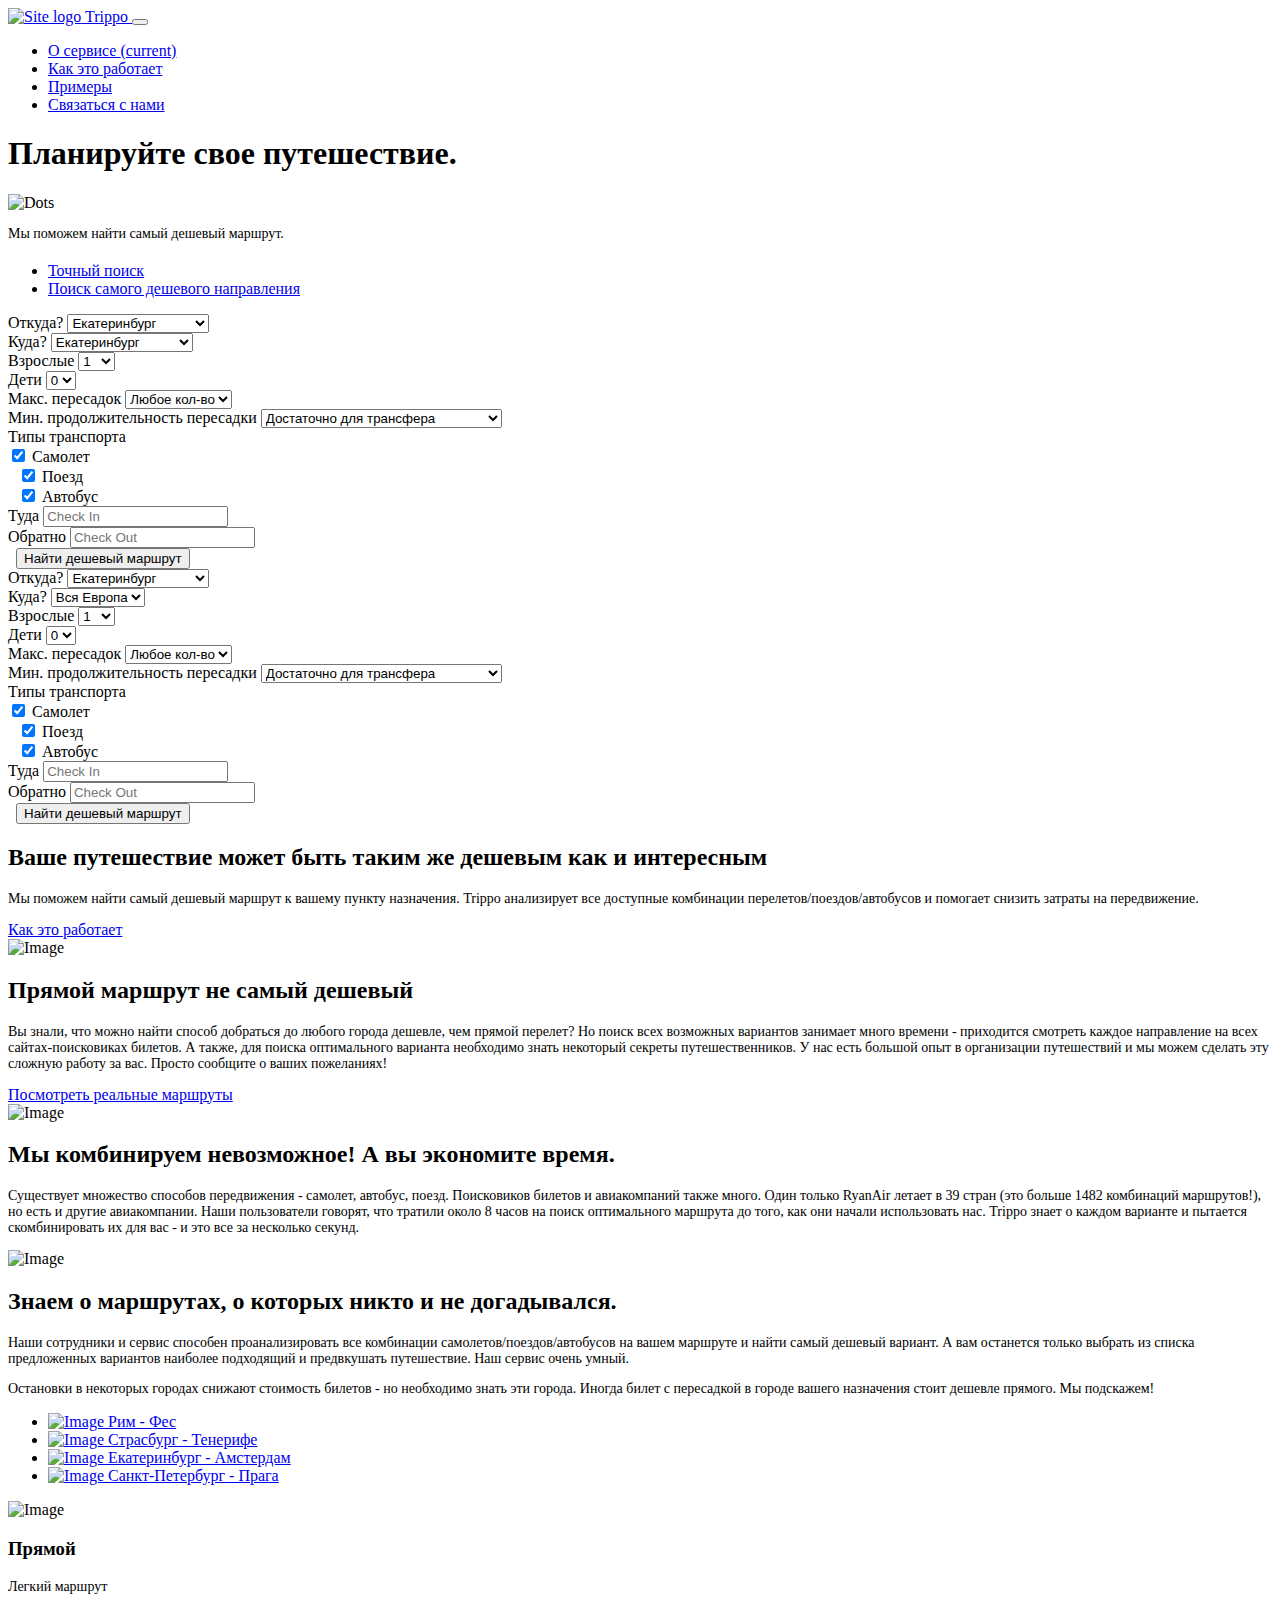
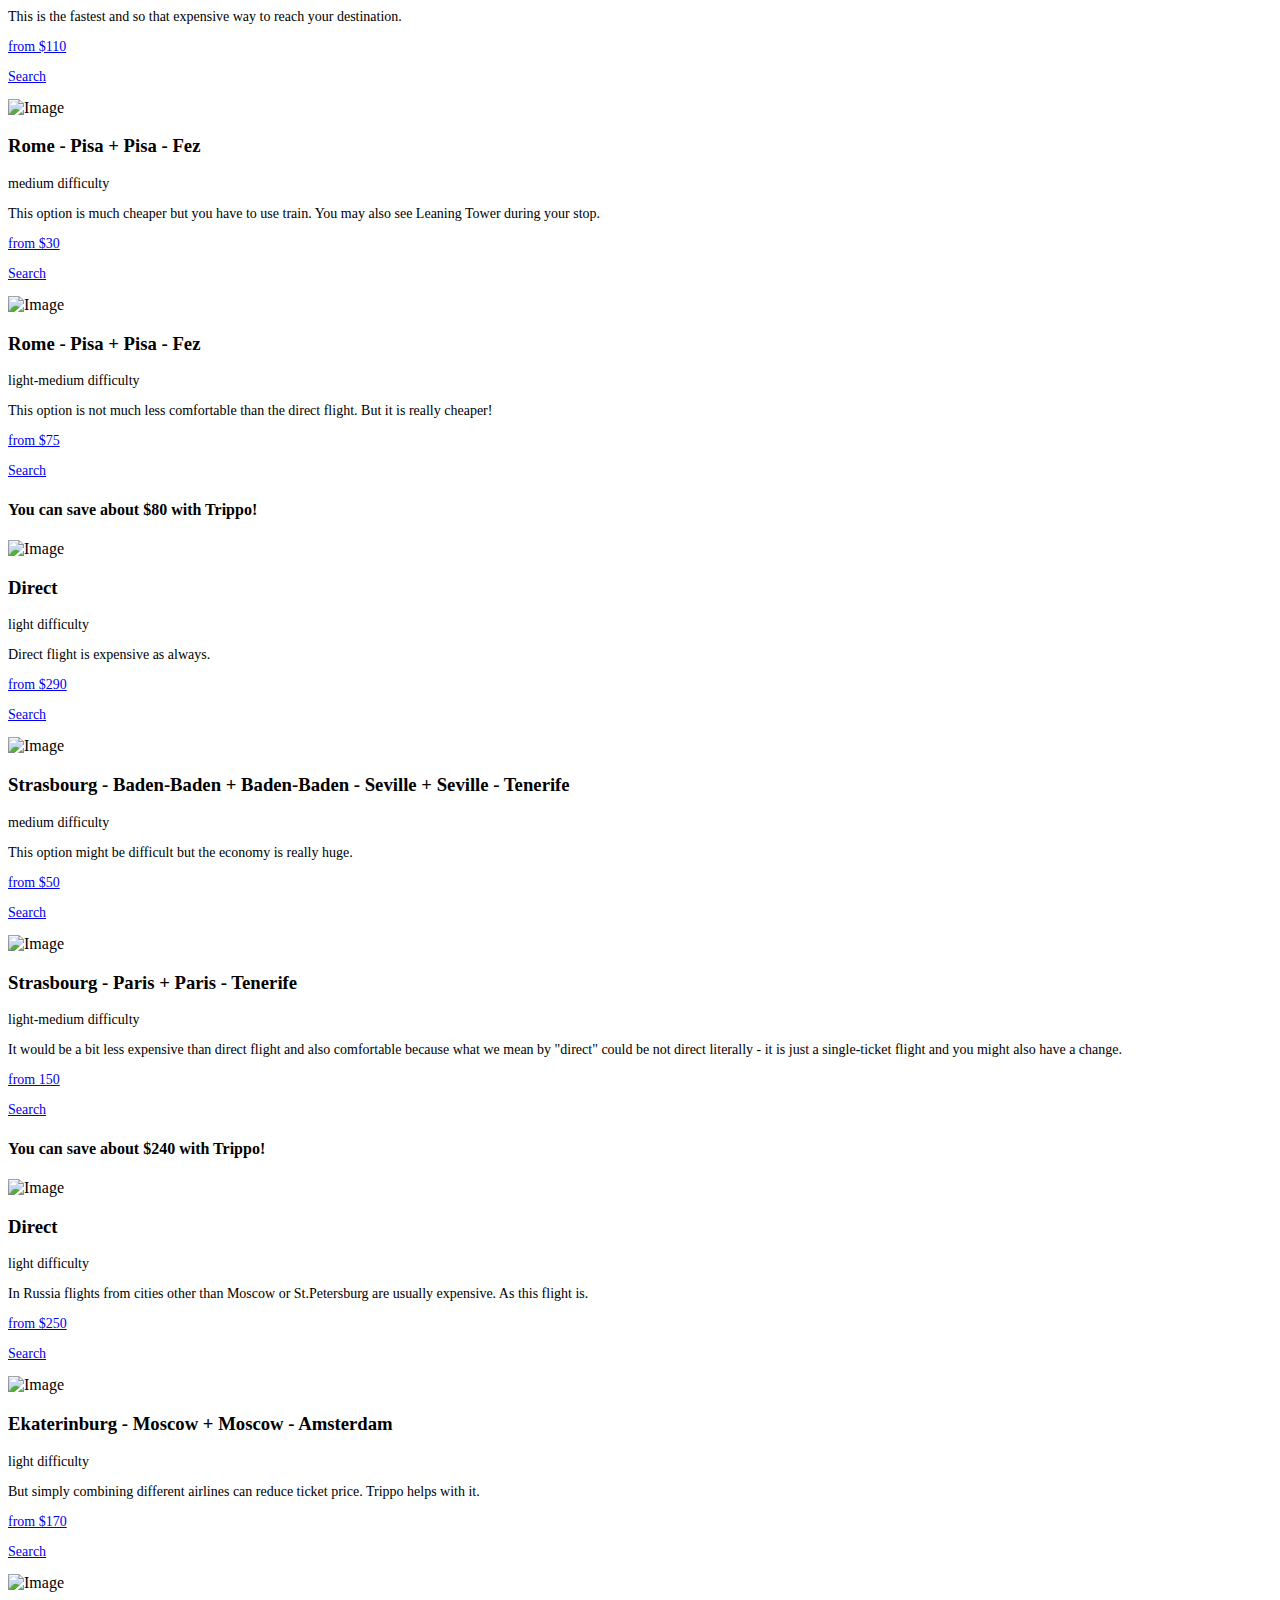
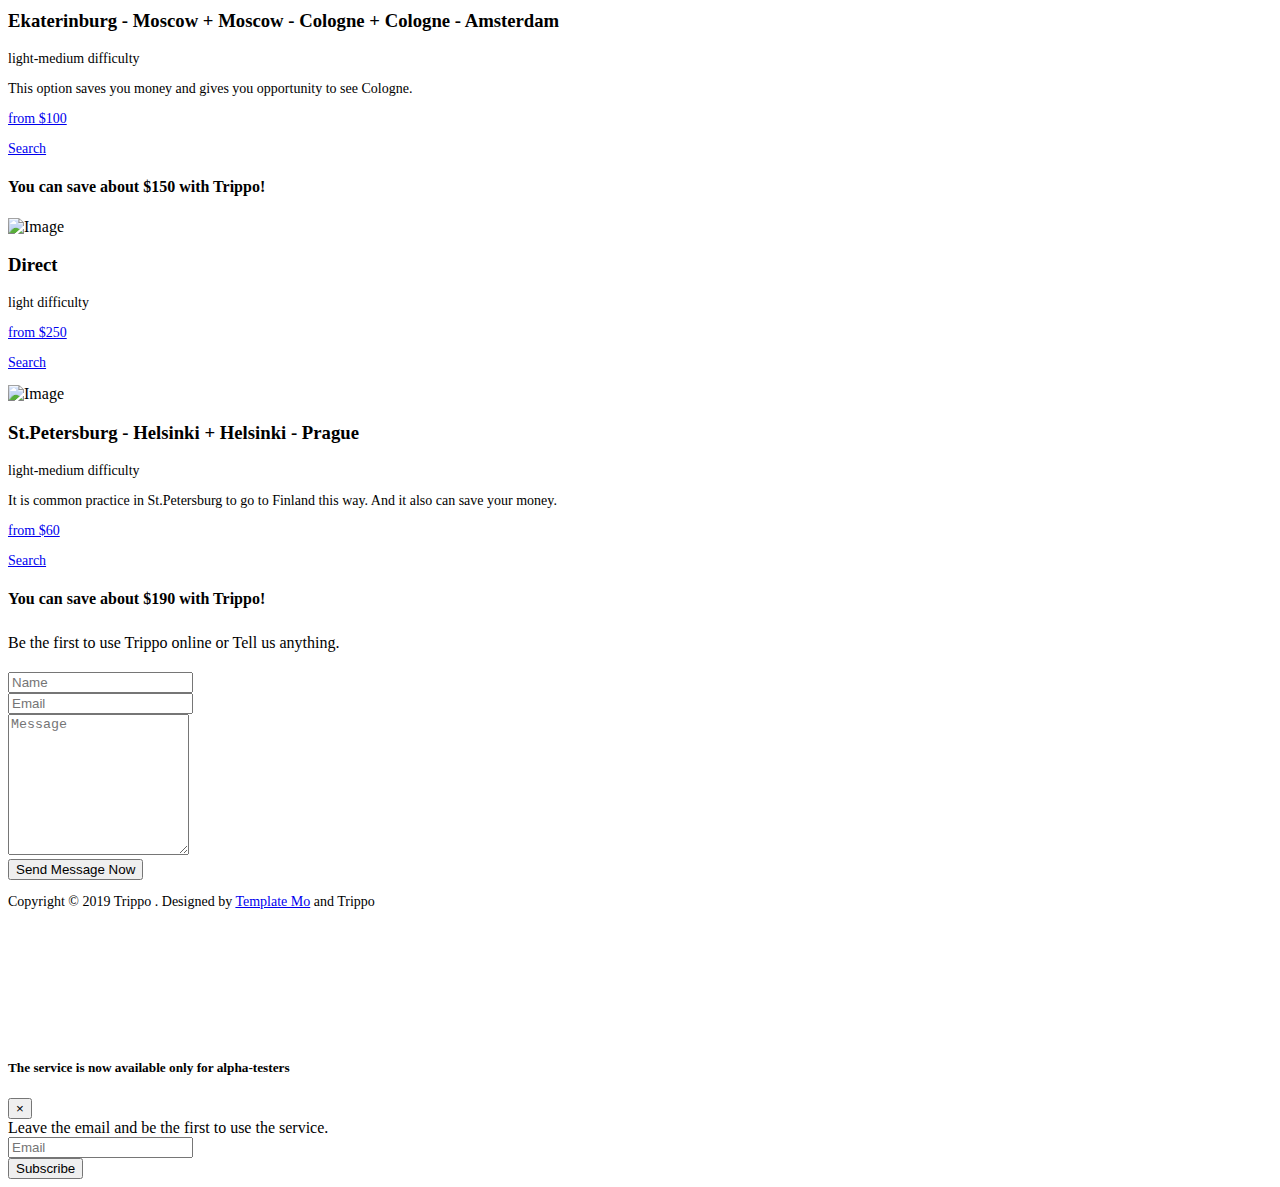
==== ru/index.html @ ddb6a36e "ru" ====
<!DOCTYPE html>
<html lang="en">
<head>
    <meta charset="utf-8">
    <meta http-equiv="X-UA-Compatible" content="IE=edge">
    <meta name="viewport" content="width=device-width, initial-scale=1">

    <title>Trippo - О сервисе</title>
<!-- 
Journey Template 
http://www.templatemo.com/tm-511-journey
-->
    <!-- load stylesheets -->
    <link rel="stylesheet" href="https://fonts.googleapis.com/css?family=Open+Sans:300,400,600,700">  <!-- Google web font "Open Sans" -->
    <link rel="stylesheet" href="font-awesome-4.7.0/css/font-awesome.min.css">                <!-- Font Awesome -->
    <link rel="stylesheet" href="css/bootstrap.min.css">                                      <!-- Bootstrap style -->
    <link rel="stylesheet" type="text/css" href="css/datepicker.css"/>
    <link rel="stylesheet" type="text/css" href="slick/slick.css"/>
    <link rel="stylesheet" type="text/css" href="slick/slick-theme.css"/>
    <link rel="stylesheet" href="css/templatemo-style.css">                                   <!-- Templatemo style -->
    <link rel="stylesheet" href="https://use.fontawesome.com/releases/v5.8.1/css/all.css" integrity="sha384-50oBUHEmvpQ+1lW4y57PTFmhCaXp0ML5d60M1M7uH2+nqUivzIebhndOJK28anvf" crossorigin="anonymous">
	<style type="text/css">
			p {
				font-size: 14px;
			}
	</style>
	<link rel="shortcut icon" type="image/png" href="img/logo.png"/>

    <!-- HTML5 shim and Respond.js for IE8 support of HTML5 elements and media queries -->
    <!-- WARNING: Respond.js doesn't work if you view the page via file:// -->
            <!--[if lt IE 9]>
              <script src="https://oss.maxcdn.com/html5shiv/3.7.2/html5shiv.min.js"></script>
              <script src="https://oss.maxcdn.com/respond/1.4.2/respond.min.js"></script>
          <![endif]-->
                
                <link href="https://cdnjs.cloudflare.com/ajax/libs/select2/4.0.6/css/select2.min.css" rel="stylesheet" />
				
		
                
      </head>

      <body>
        <div class="tm-main-content" id="top">
            <div class="tm-top-bar-bg"></div>    
            <div class="tm-top-bar" id="tm-top-bar">
                <div class="container">
                    <div class="row">
                        <nav class="navbar navbar-expand-lg narbar-light">
                            <a class="navbar-brand mr-auto" data-toggle="modal" data-target="#showInfo" href="#">
                                <img src="img/logo.png" alt="Site logo">
                                Trippo
                            </a>
                            <button type="button" id="nav-toggle" class="navbar-toggler collapsed" data-toggle="collapse" data-target="#mainNav" aria-expanded="false" aria-label="Toggle navigation">
                                <span class="navbar-toggler-icon"></span>
                            </button>
                            <div id="mainNav" class="collapse navbar-collapse tm-bg-white">
                                <ul class="navbar-nav ml-auto">
                                  <li class="nav-item">
                                    <a class="nav-link active" href="#top">О сервисе <span class="sr-only">(current)</span></a>
                                </li>
                                <li class="nav-item">
                                    <a class="nav-link" href="#tm-section-2">Как это работает</a>
                                </li>
                                <li class="nav-item">
                                    <a class="nav-link" href="#tm-section-3">Примеры</a>
                                </li>
                                <li class="nav-item">
                                    <a class="nav-link" href="#tm-section-4">Связаться с нами</a>
                                </li>
                            </ul>
                        </div>                            
                    </nav>
                </div> <!-- row -->
            </div> <!-- container -->
        </div> <!-- .tm-top-bar -->

        <div class="tm-page-wrap mx-auto">
            <section class="tm-banner">
                <div class="tm-container-outer tm-banner-bg">
                    <div class="container">

                        <div class="row tm-banner-row tm-banner-row-header">
                            <div class="col-xs-12">
                                <div class="tm-banner-header">
                                    <h1 class="text-uppercase tm-banner-title">Планируйте свое путешествие.</h1>
                                    <img src="img/dots-3.png" alt="Dots">
                                    <p class="tm-banner-subtitle">Мы поможем найти самый дешевый маршрут.</p>    
                                </div>    
                            </div>  <!-- col-xs-12 -->                      
                        </div> <!-- row -->
                        
                        <div class="row tm-search-form tm-banner-row" style="margin-top: 20px;margin-left: auto; margin-right: auto;" id="tm-section-search">
                        
                            <div class="row">
                                <ul class="nav nav-pills" id="searchType">
                                  <li class="active nav-item" id="exactSearchLink"><a class="nav-link active" data-toggle="pill" href="#exactSearch">Точный поиск</a></li>
                                  <li class="nav-item" id="cheapestSearchLink"><a class="nav-link" data-toggle="pill" href="#cheapestSearch">Поиск самого дешевого направления</a></li>
                                </ul>
                            </div>
                            
                            <div class="tab-content">
                                
                                <div id="exactSearch" class="tab-pane fade in active show">
                                    <form action="index.html" method="get" class="tm-search-form tm-section-pad-2">
                                        <div class="form-row tm-search-form-row">                                
                                            <div class="form-group tm-form-group tm-form-group-pad tm-form-group-2">
        										<label for="inputRoom">Откуда?</label>
        										<select name="room" class="form-control tm-select" id="inputRoom">
                                                    <optgroup label="Россия">
            											<option value="rus.1" selected>Екатеринбург</option>
            											<option value="rus.2">Москва</option>
                                                        <option value="rus.3">Челябинск</option>
                                                        <option value="rus.4">Пермь</option>
                                                        <option value="rus.5">Санкт-Петербург</option>
                                                    </optgroup>
                                                    <optgroup label="Испания">
            											<option value="esp.1">Барселона</option>
            											<option value="esp.2">Мадрид</option>
                                                        <option value="esp.3">Валенсия</option>
                                                        <option value="esp.4">Тенерифе</option>
                                                    </optgroup>
                                                    <optgroup label="Германия">
            											<option value="de.1">Мюнхен</option>
            											<option value="de.2">Берлин</option>
                                                        <option value="de.3">Кельн</option>
                                                    </optgroup>
                                                    <optgroup label="Италия">
            											<option value="it.1">Рим</option>
            											<option value="it.2">Пиза</option>
                                                        <option value="it.3">Милан</option>
                                                        <option value="it.4">Палермо</option>
                                                        <option value="it.5">Генуя</option>
                                                    </optgroup>
                                                    <optgroup label="Франция">
            											<option value="fr.1">Париж</option>
            											<option value="fr.2">Страсбург</option>
                                                    </optgroup>
        										</select>                                         
        									</div>
                                            <div class="form-group tm-form-group tm-form-group-1">                                    
                                                <div class="form-group tm-form-group tm-form-group-pad tm-form-group-2">
                                                    <label for="inputRoom">Куда?</label>
                                                    <select name="room" class="form-control tm-select" id="inputRoom">
														<optgroup label="Россия">
															<option value="rus.1" selected>Екатеринбург</option>
															<option value="rus.2">Москва</option>
															<option value="rus.3">Челябинск</option>
															<option value="rus.4">Пермь</option>
															<option value="rus.5">Санкт-Петербург</option>
														</optgroup>
														<optgroup label="Испания">
															<option value="esp.1">Барселона</option>
															<option value="esp.2">Мадрид</option>
															<option value="esp.3">Валенсия</option>
															<option value="esp.4">Тенерифе</option>
														</optgroup>
														<optgroup label="Германия">
															<option value="de.1">Мюнхен</option>
															<option value="de.2">Берлин</option>
															<option value="de.3">Кельн</option>
														</optgroup>
														<optgroup label="Италия">
															<option value="it.1">Рим</option>
															<option value="it.2">Пиза</option>
															<option value="it.3">Милан</option>
															<option value="it.4">Палермо</option>
															<option value="it.5">Генуя</option>
														</optgroup>
														<optgroup label="Франция">
															<option value="fr.1">Париж</option>
															<option value="fr.2">Страсбург</option>
														</optgroup>
													</select>                                       
                                                </div>
                                                <div class="form-group tm-form-group tm-form-group-pad tm-form-group-3">                                       
                                                    <label for="inputAdult">Взрослые</label>     
                                                    <select name="adult" class="form-control tm-select" id="inputAdult">
                                                        <option value="1" selected>1</option>
                                                        <option value="2">2</option>
                                                        <option value="3">3</option>
                                                        <option value="4">4</option>
                                                        <option value="5">5</option>
                                                        <option value="6">6</option>
                                                        <option value="7">7</option>
                                                        <option value="8">8</option>
                                                        <option value="9">9</option>
                                                        <option value="10">10</option>
                                                    </select>                                        
                                                </div>
                                                <div class="form-group tm-form-group tm-form-group-pad tm-form-group-3">

                                                    <label for="inputChildren">Дети</label>                                            
                                                    <select name="children" class="form-control tm-select" id="inputChildren">
                                                    	<option value="0" selected>0</option>
                                                        <option value="1">1</option>
                                                        <option value="2">2</option>
                                                        <option value="3">3</option>
                                                        <option value="4">4</option>
                                                        <option value="5">5</option>
                                                        <option value="6">6</option>
                                                        <option value="7">7</option>
                                                        <option value="8">8</option>
                                                        <option value="9">9</option>
                                                    </select>                                        
                                                </div>
                                            </div>
                                        </div> <!-- form-row -->
                                        
                                        <div class="form-row tm-search-form-row">
                                            <div class="form-group tm-form-group tm-form-group-pad tm-form-group-3">
                                                <label for="inputMaxChanges">Макс. пересадок</label>                                            
                                                <select name="maxChanges" class="form-control tm-select" id="inputMaxChanges">
                                                	<option value="0" selected>Любое кол-во</option>
                                                    <option value="1">1</option>
                                                    <option value="2">2</option>
                                                    <option value="3">3</option>
                                                    <option value="4">4</option>
                                                    <option value="5">5</option>
                                                    <option value="6">6</option>
                                                    <option value="7">7</option>
                                                    <option value="8">8</option>
                                                    <option value="9">9</option>
                                                </select>                                        
                                            </div>
                                            <div class="form-group tm-form-group tm-form-group-pad tm-form-group-3">
                                                <label for="inputMinStop">Мин. продолжительность пересадки</label>                                            
                                                <select name="minStop" class="form-control tm-select" id="inputMinStop">
                                                	<option value="0" selected>Достаточно для трансфера</option>
                                                    <option value="2">С перерывом в аэропорту</option>
                                                    <option value="3">Достаточно для прогулки по городу</option>
                                                    <option value="4">Достаточно для экскурсии</option>
                                                    <option value="5">Ночная пересадка</option>
                                                    <option value="6">2 дня и больше</option>
                                                </select>                                        
                                            </div>
                                            <div class="form-group tm-form-group tm-form-group-pad tm-form-group-1">
                                                <label>Типы транспорта</label>
                                                <br />
                                                <div class="form-check form-check-inline">
                                                  <input type="checkbox" checked id="typesFlight">
                                                  <label for="typesFlight">
                                                    Самолет
                                                  </label>
                                                </div>
                                                <div class="form-check form-check-inline" style="margin-left: 10px;">
                                                  <input type="checkbox" checked value="" id="typesTrains">
                                                  <label for="typesTrains">
                                                    Поезд
                                                  </label>
                                                </div>
                                                <div class="form-check form-check-inline" style="margin-left: 10px;">
                                                  <input type="checkbox" checked value="" id="typesBus">
                                                  <label for="typesBus">
                                                    Автобус
                                                  </label>
                                                </div>
                                            </div>
                                        </div>
                                        
                                        <div class="form-row tm-search-form-row">

                                            <div class="form-group tm-form-group tm-form-group-pad tm-form-group-3">
                                                <label for="inputCheckIn1">Туда</label>
                                                <input name="check-in" type="text" class="form-control" id="inputCheckIn1" placeholder="Check In">
                                            </div>
                                            <div class="form-group tm-form-group tm-form-group-pad tm-form-group-3">
                                                <label for="inputCheckOut1">Обратно</label>
                                                <input name="check-out" type="text" class="form-control" id="inputCheckOut1" placeholder="Check Out">
                                            </div>
                                            <div class="form-group tm-form-group tm-form-group-pad tm-form-group-1">
                                                <label for="btnSubmit">&nbsp;</label>
                                                <button type="button" data-toggle="modal" data-target="#showInfo" class="btn btn-primary tm-btn tm-btn-search text-uppercase" id="btnSubmit">Найти дешевый маршрут</button>
                                            </div>
                                        </div>                              
                                    </form>
                                  </div>
                              
                                  <div id="cheapestSearch" class="tab-pane fade">
                                    <form action="index.html" method="get" class="tm-search-form tm-section-pad-2">
                                        <div class="form-row tm-search-form-row">                                
                                            <div class="form-group tm-form-group tm-form-group-pad tm-form-group-2">
        										<label for="inputRoom">Откуда?</label>
        										<select name="room" class="form-control tm-select" id="inputRoom">
                                                    <optgroup label="Россия">
            											<option value="rus.1" selected>Екатеринбург</option>
            											<option value="rus.2">Москва</option>
                                                        <option value="rus.3">Челябинск</option>
                                                        <option value="rus.4">Пермь</option>
                                                        <option value="rus.5">Санкт-Петербург</option>
                                                    </optgroup>
                                                    <optgroup label="Испания">
            											<option value="esp.1">Барселона</option>
            											<option value="esp.2">Мадрид</option>
                                                        <option value="esp.3">Валенсия</option>
                                                        <option value="esp.4">Тенерифе</option>
                                                    </optgroup>
                                                    <optgroup label="Германия">
            											<option value="de.1">Мюнхен</option>
            											<option value="de.2">Берлин</option>
                                                        <option value="de.3">Кельн</option>
                                                    </optgroup>
                                                    <optgroup label="Италия">
            											<option value="it.1">Рим</option>
            											<option value="it.2">Пиза</option>
                                                        <option value="it.3">Милан</option>
                                                        <option value="it.4">Палермо</option>
                                                        <option value="it.5">Генуя</option>
                                                    </optgroup>
                                                    <optgroup label="Франция">
            											<option value="fr.1">Париж</option>
            											<option value="fr.2">Страсбург</option>
                                                    </optgroup>
        										</select>                                           
        									</div>
                                            <div class="form-group tm-form-group tm-form-group-1">                                    
                                                <div class="form-group tm-form-group tm-form-group-pad tm-form-group-2">
                                                    <label for="inputRoom">Куда?</label>
                                                    <select name="room" class="form-control tm-select" id="inputRoom">
                                                        <option value="1" selected>Вся Европа</option>
                                                        <option value="2">Германия</option>
                                                        <option value="3">Италия</option>
                                                        <option value="4">Испания</option>
                                                        <option value="5">Франция</option>
                                                        <option value="6">Россия</option>
                                                    </select>                                        
                                                </div>
                                                <div class="form-group tm-form-group tm-form-group-pad tm-form-group-3">                                       
                                                    <label for="inputAdult">Взрослые</label>     
                                                    <select name="adult" class="form-control tm-select" id="inputAdult">
                                                        <option value="1" selected>1</option>
                                                        <option value="2">2</option>
                                                        <option value="3">3</option>
                                                        <option value="4">4</option>
                                                        <option value="5">5</option>
                                                        <option value="6">6</option>
                                                        <option value="7">7</option>
                                                        <option value="8">8</option>
                                                        <option value="9">9</option>
                                                        <option value="10">10</option>
                                                    </select>                                        
                                                </div>
                                                <div class="form-group tm-form-group tm-form-group-pad tm-form-group-3">

                                                    <label for="inputChildren">Дети</label>                                            
                                                    <select name="children" class="form-control tm-select" id="inputChildren">
                                                    	<option value="0" selected>0</option>
                                                        <option value="1">1</option>
                                                        <option value="2">2</option>
                                                        <option value="3">3</option>
                                                        <option value="4">4</option>
                                                        <option value="5">5</option>
                                                        <option value="6">6</option>
                                                        <option value="7">7</option>
                                                        <option value="8">8</option>
                                                        <option value="9">9</option>
                                                    </select>                                        
                                                </div>
                                            </div>
                                        </div> <!-- form-row -->
                                        
                                        <div class="form-row tm-search-form-row">
                                            <div class="form-group tm-form-group tm-form-group-pad tm-form-group-3">
                                                <label for="inputMaxChanges">Макс. пересадок</label>                                            
                                                <select name="maxChanges" class="form-control tm-select" id="inputMaxChanges">
                                                	<option value="0" selected>Любое кол-во</option>
                                                    <option value="1">1</option>
                                                    <option value="2">2</option>
                                                    <option value="3">3</option>
                                                    <option value="4">4</option>
                                                    <option value="5">5</option>
                                                    <option value="6">6</option>
                                                    <option value="7">7</option>
                                                    <option value="8">8</option>
                                                    <option value="9">9</option>
                                                </select>                                        
                                            </div>
                                            <div class="form-group tm-form-group tm-form-group-pad tm-form-group-3">
                                                <label for="inputMinStop">Мин. продолжительность пересадки</label>                                            
                                                <select name="minStop" class="form-control tm-select" id="inputMinStop">
                                                	<option value="0" selected>Достаточно для трансфера</option>
                                                    <option value="2">С перерывом в аэропорту</option>
                                                    <option value="3">Достаточно для прогулки по городу</option>
                                                    <option value="4">Достаточно для экскурсии</option>
                                                    <option value="5">Ночная пересадка</option>
                                                    <option value="6">2 дня и больше</option>
                                                </select>                                        
                                            </div>
                                            <div class="form-group tm-form-group tm-form-group-pad tm-form-group-1">
                                                <label>Типы транспорта</label>
                                                <br />
                                                <div class="form-check form-check-inline">
                                                  <input type="checkbox" checked id="typesFlight">
                                                  <label for="typesFlight">
                                                    Самолет
                                                  </label>
                                                </div>
                                                <div class="form-check form-check-inline" style="margin-left: 10px;">
                                                  <input type="checkbox" checked value="" id="typesTrains">
                                                  <label for="typesTrains">
                                                    Поезд
                                                  </label>
                                                </div>
                                                <div class="form-check form-check-inline" style="margin-left: 10px;">
                                                  <input type="checkbox" checked value="" id="typesBus">
                                                  <label for="typesBus">
                                                    Автобус
                                                  </label>
                                                </div>
                                            </div>
                                        </div>
                                        
                                        <div class="form-row tm-search-form-row">

                                            <div class="form-group tm-form-group tm-form-group-pad tm-form-group-3">
                                                <label for="inputCheckIn2">Туда</label>
                                                <input name="check-in" type="text" class="form-control" id="inputCheckIn2" placeholder="Check In">
                                            </div>
                                            <div class="form-group tm-form-group tm-form-group-pad tm-form-group-3">
                                                <label for="inputCheckOut2">Обратно</label>
                                                <input name="check-out" type="text" class="form-control" id="inputCheckOut2" placeholder="Check Out">
                                            </div>
                                            <div class="form-group tm-form-group tm-form-group-pad tm-form-group-1">
                                                <label for="btnSubmit">&nbsp;</label>
                                                <button type="button" class="btn btn-primary tm-btn tm-btn-search text-uppercase" id="btnSubmit" data-toggle="modal" data-target="#showInfo">Найти дешевый маршрут</button>
                                            </div>
                                        </div>                              
                                    </form>
                                  </div>
                              
                                </div>

                            </div> <!-- row -->
                        
                        <div class="tm-banner-overlay"></div>
                    </div>  <!-- .container -->                   
                </div>     <!-- .tm-container-outer -->                 
            </section>

            <section class="p-5 tm-container-outer tm-bg-gray">            
                <div class="container">
                    <div class="row">
                        <div class="col-xs-12 mx-auto tm-about-text-wrap text-center">                        
                            <h2 class="text-uppercase mb-4">Ваше <strong>путешествие</strong> может быть таким же <strong>дешевым</strong> как и интересным</h2>
                            <p class="mb-4">Мы поможем найти самый дешевый маршрут к вашему пункту назначения. Trippo анализирует все доступные комбинации перелетов/поездов/автобусов и помогает снизить затраты на передвижение.</p>
                            <a href="#tm-section-2" class="text-uppercase btn-primary tm-btn">Как это работает</a>                              
                        </div>
                    </div>
                </div>            
            </section>
            
            <div class="tm-container-outer" id="tm-section-2">
                <section class="tm-slideshow-section">
                    <div class="tm-slideshow">
                        <img src="img/tm-img-01.jpg" alt="Image"> 
                    </div>
                    <div class="tm-slideshow-description tm-bg-primary">
                        <h2 class="">Прямой маршрут не самый дешевый</h2>
                        <p>Вы знали, что можно найти способ добраться до любого города дешевле, чем прямой перелет? Но поиск всех возможных вариантов занимает много времени - приходится смотреть каждое направление на всех сайтах-поисковиках билетов. А также, для поиска оптимального варианта необходимо знать некоторый секреты путешественников. У нас есть большой опыт в организации путешествий и мы можем сделать эту сложную работу за вас. Просто сообщите о ваших пожеланиях!</p>
                        <a href="example.html" class="text-uppercase tm-btn tm-btn-white tm-btn-white-primary">Посмотреть реальные маршруты</a>
                    </div>
                </section>
                <section class="clearfix tm-slideshow-section tm-slideshow-section-reverse">

                    <div class="tm-right tm-slideshow tm-slideshow-highlight">
                        <img src="img/tm-img-02.jpg" alt="Image">
                    </div> 

                    <div class="tm-slideshow-description tm-slideshow-description-left tm-bg-highlight">
                        <h2 class="">Мы комбинируем невозможное! А вы экономите время.</h2>
                        <p>Существует множество способов передвижения - самолет, автобус, поезд. Поисковиков билетов и авиакомпаний также много. Один только RyanAir летает в 39 стран (это больше 1482 комбинаций маршрутов!), но есть и другие авиакомпании. Наши пользователи говорят, что тратили около 8 часов на поиск оптимального маршрута до того, как они начали использовать нас. Trippo знает о каждом варианте и пытается скомбинировать их для вас - и это все за несколько секунд.</p>
                    </div>                        

                </section>
                <section class="tm-slideshow-section">
                    <div class="tm-slideshow">
                        <img src="img/tm-img-03.jpg" alt="Image">
                    </div>
                    <div class="tm-slideshow-description tm-bg-primary">
                        <h2 class="">Знаем о маршрутах, о которых никто и не догадывался.</h2>
                        <p>Наши сотрудники и сервис способен проанализировать все комбинации самолетов/поездов/автобусов на вашем маршруте и найти самый дешевый вариант. А вам останется только выбрать из списка предложенных вариантов наиболее подходящий и предвкушать путешествие. Наш сервис очень умный.</p>
                        <p>Остановки в некоторых городах снижают стоимость билетов - но необходимо знать эти города. Иногда билет с пересадкой в городе вашего назначения стоит дешевле прямого. Мы подскажем!</p>
                    </div>
                </section>
            </div>        
            <div class="tm-container-outer" id="tm-section-3">
                <ul class="nav nav-pills tm-tabs-links">
                    <li class="tm-tab-link-li">
                        <a href="#1a" data-toggle="tab" class="tm-tab-link">
                            <img src="img/map1.jpg" alt="Image" class="img-fluid map-img">
                            Рим - Фес
                        </a>
                    </li>
                    <li class="tm-tab-link-li">
                        <a href="#2a" data-toggle="tab" class="tm-tab-link">
                            <img src="img/map2.png" alt="Image" class="img-fluid map-img">
                            Страсбург - Тенерифе
                        </a>
                    </li>
                    <li class="tm-tab-link-li">
                        <a href="#3a" data-toggle="tab" class="tm-tab-link">
                            <img src="img/map3.png" alt="Image" class="img-fluid map-img">
                            Екатеринбург - Амстердам
                        </a>
                    </li>
                    <li class="tm-tab-link-li">
                        <a href="#4a" data-toggle="tab" class="tm-tab-link active"><!-- Current Active Tab -->
                            <img src="img/map4.jpg" alt="Image" class="img-fluid map-img">
                            Санкт-Петербург - Прага
                        </a>
                    </li>
                </ul>
                <div class="tab-content clearfix">
                	
                    <!-- Tab 1 -->
                    <div class="tab-pane fade" id="1a">
                        <div class="tm-recommended-place-wrap">
                            <div class="tm-recommended-place">
                                <img src="img/e-1-1.jpg" alt="Image" class="img-fluid tm-recommended-img">
                                <div class="tm-recommended-description-box">
                                    <h3 class="tm-recommended-title">Прямой <i class="fas fa-plane"></i></h3>
                                    <p class="tm-text-highlight">Легкий маршрут</p>
                                    <p class="tm-text-gray">This is the fastest and so that expensive way to reach your destination.</p>   
                                </div>
                                <a data-toggle="modal" data-target="#showInfo" href="#" class="tm-recommended-price-box">
                                    <p class="tm-recommended-price">from $110</p>
                                    <p class="tm-recommended-price-link">Search</p>
                                </a>                        
                            </div>

                            <div class="tm-recommended-place">
                                <img src="img/e-1-2.jpg" alt="Image" class="img-fluid tm-recommended-img">
                                <div class="tm-recommended-description-box">
                                    <h3 class="tm-recommended-title">Rome - Pisa <i class="fas fa-train"></i> + Pisa - Fez <i class="fas fa-plane"></i></h3>
                                    <p class="tm-text-highlight">medium difficulty</p>
                                    <p class="tm-text-gray">This option is much cheaper but you have to use train. You may also see Leaning Tower during your stop.</p>   
                                </div>
                                <div id="preload-hover-img"></div>
                                <a data-toggle="modal" data-target="#showInfo" href="#" class="tm-recommended-price-box">
                                    <p class="tm-recommended-price">from $30</p>
                                    <p class="tm-recommended-price-link">Search</p>
                                </a>
                            </div>

                            <div class="tm-recommended-place">
                                <img src="img/e-1-2.jpg" alt="Image" class="img-fluid tm-recommended-img">
                                <div class="tm-recommended-description-box">
                                    <h3 class="tm-recommended-title">Rome - Pisa <i class="fas fa-plane"></i> + Pisa - Fez <i class="fas fa-plane"></i></h3>
                                    <p class="tm-text-highlight">light-medium difficulty</p>
                                    <p class="tm-text-gray">This option is not much less comfortable than the direct flight. But it is really cheaper!</p>   
                                </div>
                                <a data-toggle="modal" data-target="#showInfo" href="#" class="tm-recommended-price-box">
                                    <p class="tm-recommended-price">from $75</p>
                                    <p class="tm-recommended-price-link">Search</p>
                                </a>
                            </div>
                        </div>                        

                        <h4>You can save about $80 with Trippo!</h4> 
                    </div> <!-- tab-pane -->
                    
                    <!-- Tab 2 -->
                    <div class="tab-pane fade" id="2a">

                        <div class="tm-recommended-place-wrap">
                            <div class="tm-recommended-place">
                                <img src="img/e-2-1.jpg" alt="Image" class="img-fluid tm-recommended-img">
                                <div class="tm-recommended-description-box">
                                    <h3 class="tm-recommended-title">Direct <i class="fas fa-plane"></i></h3>
                                    <p class="tm-text-highlight">light difficulty</p>
                                    <p class="tm-text-gray">Direct flight is expensive as always.</p>   
                                </div>
                                <a data-toggle="modal" data-target="#showInfo" href="#" class="tm-recommended-price-box">
                                    <p class="tm-recommended-price">from $290</p>
                                    <p class="tm-recommended-price-link">Search</p>
                                </a>                        
                            </div>

                            <div class="tm-recommended-place">
                                <img src="img/e-2-2.jpg" alt="Image" class="img-fluid tm-recommended-img">
                                <div class="tm-recommended-description-box">
                                    <h3 class="tm-recommended-title">Strasbourg - Baden-Baden <i class="fas fa-bus"></i> + Baden-Baden - Seville <i class="fas fa-plane"></i> + Seville - Tenerife <i class="fas fa-plane"></i></h3>
                                    <p class="tm-text-highlight">medium difficulty</p>
                                    <p class="tm-text-gray">This option might be difficult but the economy is really huge.</p>   
                                </div>
                                <a data-toggle="modal" data-target="#showInfo" href="#" class="tm-recommended-price-box">
                                    <p class="tm-recommended-price">from $50</p>
                                    <p class="tm-recommended-price-link">Search</p>
                                </a>
                            </div>
                            
                            <div class="tm-recommended-place">
                                <img src="img/e-2-3.jpg" alt="Image" class="img-fluid tm-recommended-img">
                                <div class="tm-recommended-description-box">
                                    <h3 class="tm-recommended-title">Strasbourg - Paris <i class="fas fa-plane"></i> + Paris - Tenerife <i class="fas fa-plane"></i></h3>
                                    <p class="tm-text-highlight">light-medium difficulty</p>
                                    <p class="tm-text-gray">It would be a bit less expensive than direct flight and also comfortable because what we mean by "direct" could be not direct literally - it is just a single-ticket flight and you might also have a change.</p>   
                                </div>
                                <a data-toggle="modal" data-target="#showInfo" href="#" class="tm-recommended-price-box">
                                    <p class="tm-recommended-price">from 150</p>
                                    <p class="tm-recommended-price-link">Search</p>
                                </a>
                            </div>
                        </div>
                        
                        <h4>You can save about $240 with Trippo!</h4>                        

                    </div> <!-- tab-pane -->          
                    
                    <!-- Tab 3 -->     
                    <div class="tab-pane fade" id="3a">

                        <div class="tm-recommended-place-wrap">
                            <div class="tm-recommended-place">
                                <img src="img/e-3-1.jpg" alt="Image" class="img-fluid tm-recommended-img">
                                <div class="tm-recommended-description-box">
                                    <h3 class="tm-recommended-title">Direct <i class="fas fa-plane"></i></h3>
                                    <p class="tm-text-highlight">light difficulty</p>
                                    <p class="tm-text-gray">In Russia flights from cities other than Moscow or St.Petersburg are usually expensive. As this flight is.</p>   
                                </div>
                                <a data-toggle="modal" data-target="#showInfo" href="#" class="tm-recommended-price-box">
                                    <p class="tm-recommended-price">from $250</p>
                                    <p class="tm-recommended-price-link">Search</p>
                                </a>                        
                            </div>

                            <div class="tm-recommended-place">
                                <img src="img/e-3-2.jpg" alt="Image" class="img-fluid tm-recommended-img">
                                <div class="tm-recommended-description-box">
                                    <h3 class="tm-recommended-title">Ekaterinburg - Moscow <i class="fas fa-plane"></i> + Moscow - Amsterdam <i class="fas fa-plane"></i></h3>
                                    <p class="tm-text-highlight">light difficulty</p>
                                    <p class="tm-text-gray">But simply combining different airlines can reduce ticket price. Trippo helps with it.</p>   
                                </div>
                                <a data-toggle="modal" data-target="#showInfo" href="#" class="tm-recommended-price-box">
                                    <p class="tm-recommended-price">from $170</p>
                                    <p class="tm-recommended-price-link">Search</p>
                                </a>
                            </div>

                            <div class="tm-recommended-place">
                                <img src="img/e-3-3.jpg" alt="Image" class="img-fluid tm-recommended-img">
                                <div class="tm-recommended-description-box">
                                    <h3 class="tm-recommended-title">Ekaterinburg - Moscow <i class="fas fa-plane"></i> + Moscow - Cologne <i class="fas fa-plane"></i> + Cologne - Amsterdam <i class="fas fa-plane"></i></h3>
                                    <p class="tm-text-highlight">light-medium difficulty</p>
                                    <p class="tm-text-gray">This option saves you money and gives you opportunity to see Cologne.</p>   
                                </div>
                                <a data-toggle="modal" data-target="#showInfo" href="#" class="tm-recommended-price-box">
                                    <p class="tm-recommended-price">from $100</p>
                                    <p class="tm-recommended-price-link">Search</p>
                                </a>
                            </div>  
                        </div>                        

                        <h4>You can save about $150 with Trippo!</h4> 
                    </div> <!-- tab-pane -->
                    
                    <!-- Tab 4 -->
                    <div class="tab-pane fade show active" id="4a">
                    <!-- Current Active Tab WITH "show active" classes in DIV tag -->
                        <div class="tm-recommended-place-wrap">
                            <div class="tm-recommended-place">
                                <img src="img/e-4-1.jpg" alt="Image" class="img-fluid tm-recommended-img">
                                <div class="tm-recommended-description-box">
                                    <h3 class="tm-recommended-title">Direct <i class="fas fa-plane"></i></h3>
                                    <p class="tm-text-highlight">light difficulty</p>
                                    <p class="tm-text-gray"></p>   
                                </div>
                                <a data-toggle="modal" data-target="#showInfo" href="#" class="tm-recommended-price-box">
                                    <p class="tm-recommended-price">from $250</p>
                                    <p class="tm-recommended-price-link">Search</p>
                                </a>                        
                            </div>

                            <div class="tm-recommended-place">
                                <img src="img/e-4-2.jpg" alt="Image" class="img-fluid tm-recommended-img">
                                <div class="tm-recommended-description-box">
                                    <h3 class="tm-recommended-title">St.Petersburg - Helsinki <i class="fas fa-bus"></i> + Helsinki - Prague <i class="fas fa-plane"></i></h3>
                                    <p class="tm-text-highlight">light-medium difficulty</p>
                                    <p class="tm-text-gray">It is common practice in St.Petersburg to go to Finland this way. And it also can save your money.</p>   
                                </div>
                                <div id="preload-hover-img"></div>
                                <a data-toggle="modal" data-target="#showInfo" href="#" class="tm-recommended-price-box">
                                    <p class="tm-recommended-price">from $60</p>
                                    <p class="tm-recommended-price-link">Search</p>
                                </a>
                            </div>
                        </div>                        

                        <h4>You can save about $190 with Trippo!</h4> 
                    </div> <!-- tab-pane -->
                    
                </div>
            </div>

            <div class="tm-container-outer tm-position-relative" id="tm-section-4">
                <div id="google-map"></div>
                <form class="tm-contact-form">
                    <div class="row justify-content-center" style="padding: 5px 5px 20px 0px;">Be the first to use Trippo online or Tell us anything.</div>
                    <div class="form-group tm-name-container">
                        <input type="text" id="contact_name" name="contact_name" class="form-control" placeholder="Name"  required/>
                    </div>
                    <div class="form-group tm-email-container">
                        <input type="email" id="contact_email" name="contact_email" class="form-control" placeholder="Email"  required/>
                    </div>
                    <div class="form-group">
                        <textarea id="contact_message" name="contact_message" class="form-control" rows="9" placeholder="Message" required></textarea>
                    </div>
                    <button type="button" id="contact_submit" class="btn btn-primary tm-btn-primary tm-btn-send text-uppercase">Send Message Now</button>
                </form>
            </div> <!-- .tm-container-outer -->

            <footer class="tm-container-outer">
                <p class="mb-0">Copyright © <span class="tm-current-year">2019</span> Trippo
                    
                . Designed by <a rel="nofollow" href="http://www.google.com/+templatemo" target="_parent">Template Mo</a> and Trippo</p>
            </footer>
        </div>
        
        <!-- Modal -->
        <div class="modal fade" id="showInfo" tabindex="-1" role="dialog" aria-labelledby="showInfoLabel" aria-hidden="true">
          <div class="modal-dialog model-dialog-centered" role="document" style="margin-top: 150px;">
            <div class="modal-content">
              <div class="modal-header">
                <h5 class="modal-title" id="exampleModalLabel">The service is now available only for alpha-testers</h5>
                <button type="button" class="close" data-dismiss="modal" aria-label="Close">
                  <span aria-hidden="true">&times;</span>
                </button>
              </div>
              <div class="modal-body">
			      <label>Leave the email and be the first to use the service.</label>
				  <div class="form-group tm-email-container">
                        <input type="email" id="newEmail" name="newEmail" class="form-control" placeholder="Email"  required/>
                    </div>
              </div>
              <div class="modal-footer">
                <button type="button" class="btn btn-primary" id="sendEmail" data-dismiss="modal">Subscribe</button>
              </div>
            </div>
          </div>
        </div>
        
    </div> <!-- .main-content -->

    <!-- load JS files -->
    <script src="js/jquery-1.11.3.min.js"></script>             <!-- jQuery (https://jquery.com/download/) -->
    <script src="js/popper.min.js"></script>                    <!-- https://popper.js.org/ -->       
    <script src="js/bootstrap.min.js"></script>                 <!-- https://getbootstrap.com/ -->
    <script src="js/datepicker.min.js"></script>                <!-- https://github.com/qodesmith/datepicker -->
    <script src="js/jquery.singlePageNav.min.js"></script>      <!-- Single Page Nav (https://github.com/ChrisWojcik/single-page-nav) -->
    <script src="slick/slick.min.js"></script>                  <!-- http://kenwheeler.github.io/slick/ -->
    <script src="js/jquery.scrollTo.min.js"></script>           <!-- https://github.com/flesler/jquery.scrollTo -->
    <script src="https://cdnjs.cloudflare.com/ajax/libs/select2/4.0.6/js/select2.min.js"></script>
	<script src="https://smtpjs.com/v3/smtp.js"></script>
    <script> 
        /* Google Maps
        ------------------------------------------------*/
        var map = '';
        var center;

        function initialize() {
            var mapOptions = {
                zoom: 16,
                center: new google.maps.LatLng(37.769725, -122.462154),
                scrollwheel: false
            };

            map = new google.maps.Map(document.getElementById('google-map'),  mapOptions);

            google.maps.event.addDomListener(map, 'idle', function() {
              calculateCenter();
          });

            google.maps.event.addDomListener(window, 'resize', function() {
              map.setCenter(center);
          });
        }

        function calculateCenter() {
            center = map.getCenter();
        }

        function loadGoogleMap(){
            var script = document.createElement('script');
            script.type = 'text/javascript';
            script.src = 'https://maps.googleapis.com/maps/api/js?key=AIzaSyDVWt4rJfibfsEDvcuaChUaZRS5NXey1Cs&v=3.exp&sensor=false&' + 'callback=initialize';
            document.body.appendChild(script);
        } 

        /* DOM is ready
        ------------------------------------------------*/
        $(function(){

            // Change top navbar on scroll
            $(window).on("scroll", function() {
                if($(window).scrollTop() > 100) {
                    $(".tm-top-bar").addClass("active");
                } else {                    
                 $(".tm-top-bar").removeClass("active");
                }
            });

            // Smooth scroll to search form
            $('.tm-down-arrow-link').click(function(){
                $.scrollTo('#tm-section-search', 300, {easing:'linear'});
            });
            
            $('#myTab a').on('click', function (e) {
              e.preventDefault()
              $(this).tab('show')
            })

            

            // Update nav links on scroll
            $('#tm-top-bar').singlePageNav({
                currentClass:'active',
                offset: 60
            });

            // Close navbar after clicked
            

            // Slick Carousel
            //$('.tm-slideshow').slick({
            //    infinite: true,
            //    arrows: true,
            //    slidesToShow: 1,
            //    slidesToScroll: 1
                //});

            //loadGoogleMap();                                       // Google Map                
            $('.tm-current-year').text(new Date().getFullYear());  // Update year in copyright    
            
            //$('select').select2();
        });
        
        $('#exactSearch').ready(function(){
            // Date Picker in Search form
            var pickerCheckIn1 = datepicker('#inputCheckIn1');
            var pickerCheckOut1 = datepicker('#inputCheckOut1');
        });
        $('#cheapestSearch').ready(function(){
            // Date Picker in Search form
            var pickerCheckIn1 = datepicker('#inputCheckIn2');
            var pickerCheckOut1 = datepicker('#inputCheckOut2');
        });
		
		$("#sendEmail").click(function(){
		    var email = $("#newEmail").val();
			if (!email)
			    return;
		    Email.send({
				SecureToken : "3f966093-9c86-4c56-b79a-59604229ae77",
				To : 'trippo-land@hotmail.com',
				From : "trippo-land@hotmail.com",
				Subject : "New user",
				Body : "New user email - " + email
			});
		});
		
		$("#contact_submit").click(function(){
		    var email = $("#contact_email").val();
		    var name = $("#contact_name").val();
		    var message = $("#contact_message").val();
			if (!email)
			    return;
		    Email.send({
				SecureToken : "3f966093-9c86-4c56-b79a-59604229ae77",
				To : 'trippo-land@hotmail.com',
				From : "trippo-land@hotmail.com",
				Subject : "New user",
				Body : "New user message - " + email + "\nName: " + name + "\nMessage: " + message
			});
		});

    </script>             

</body>
</html>
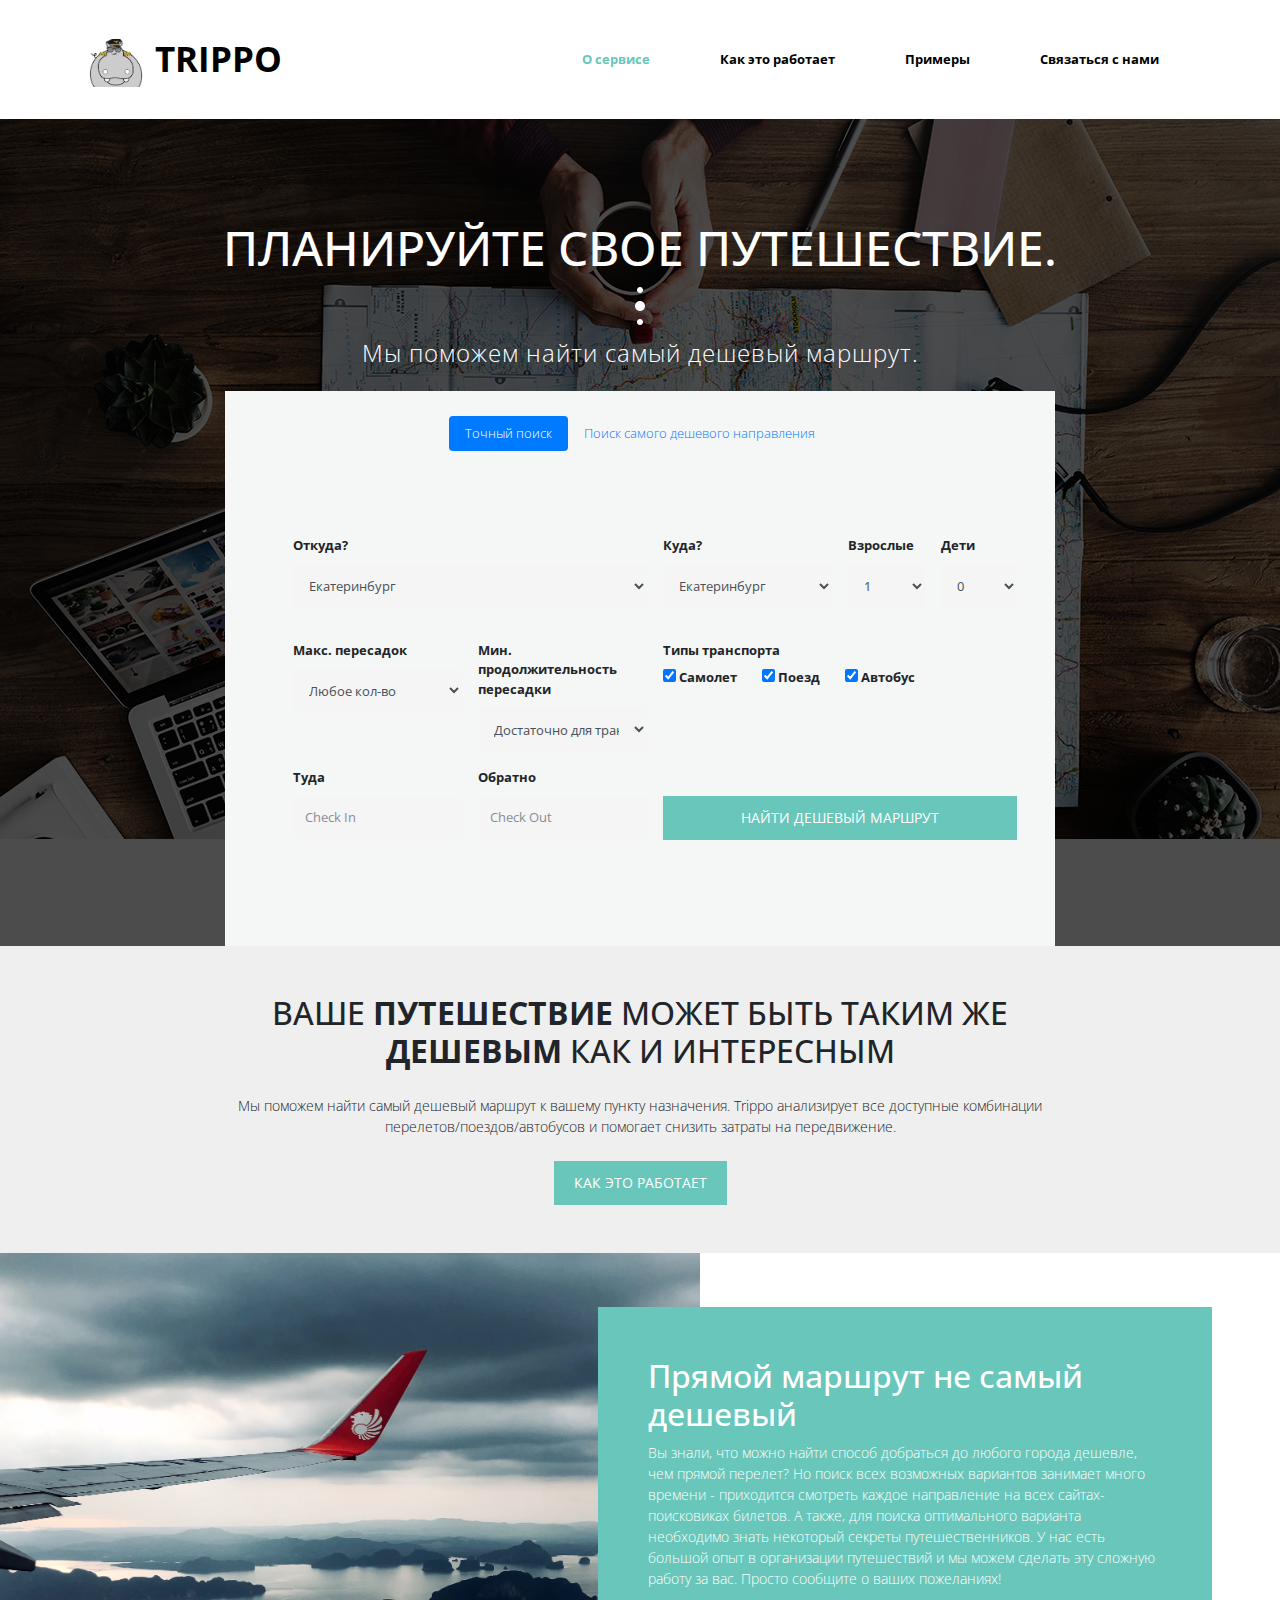
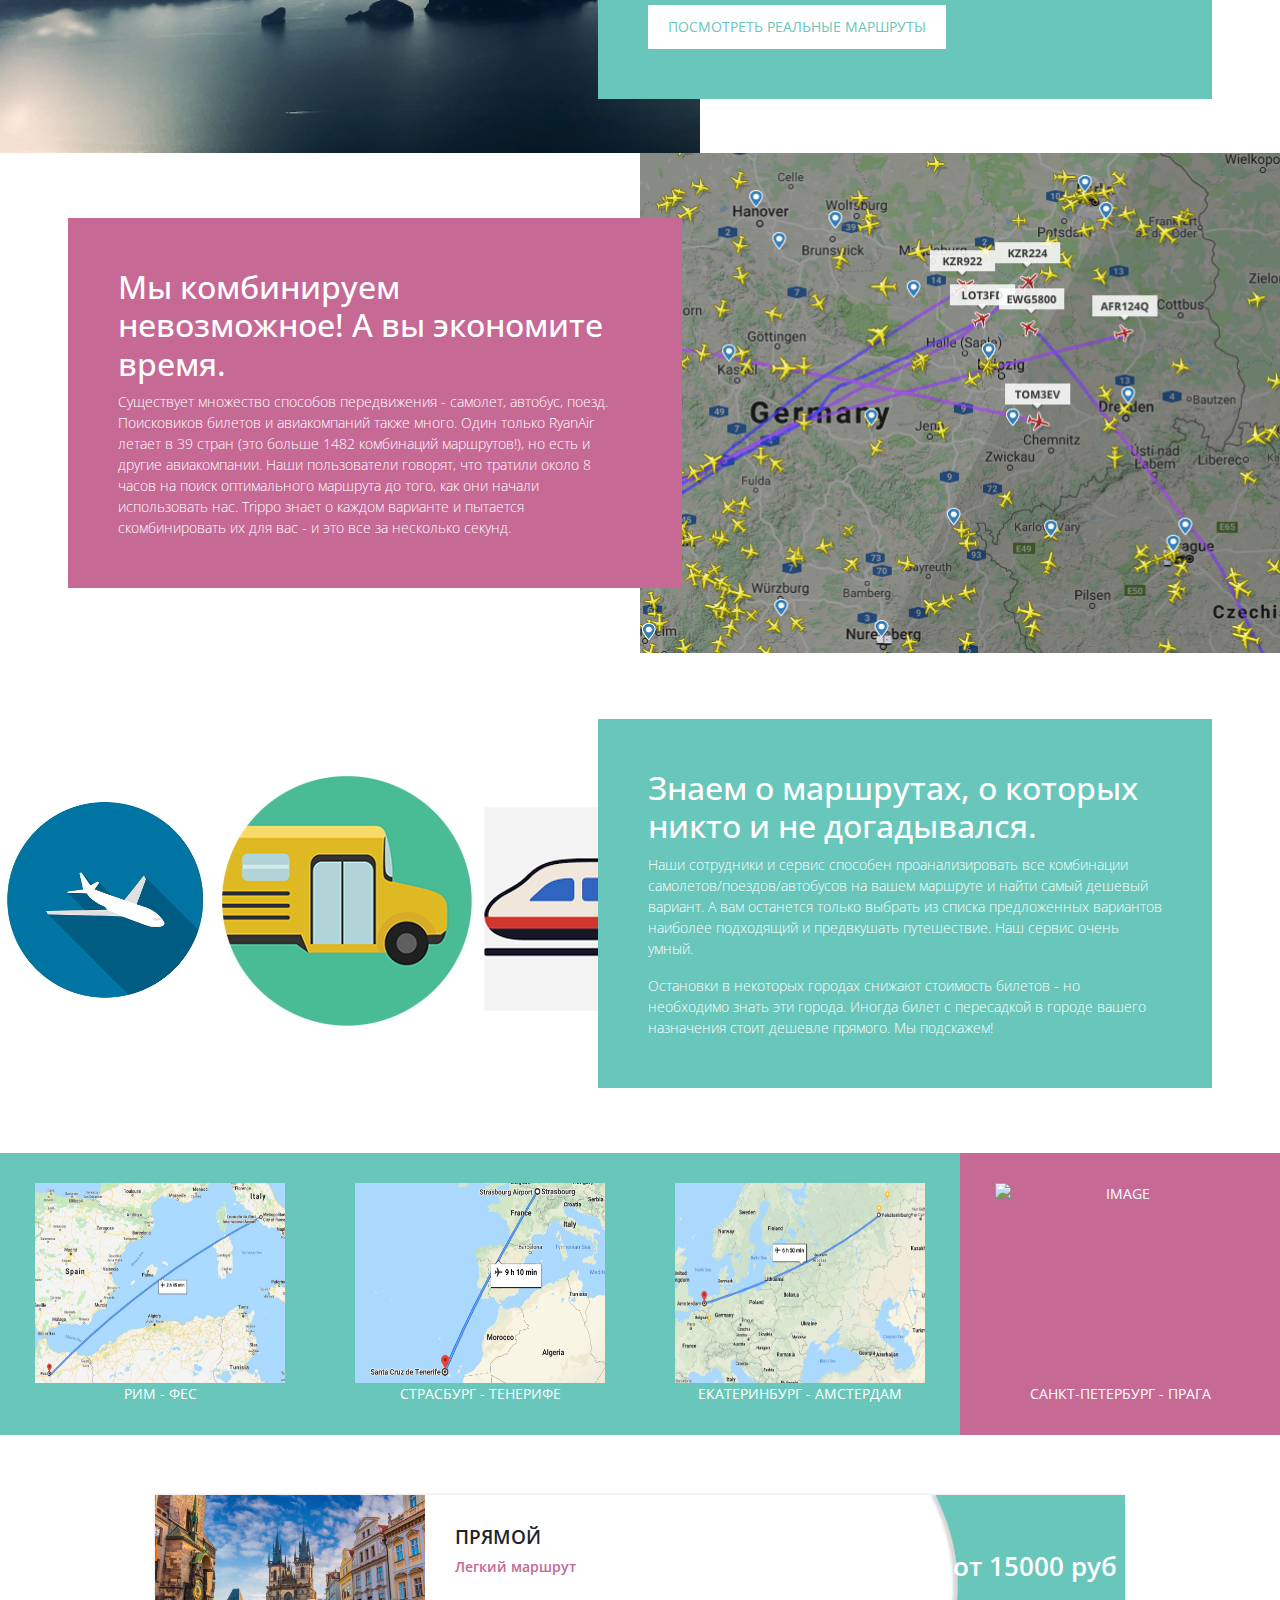
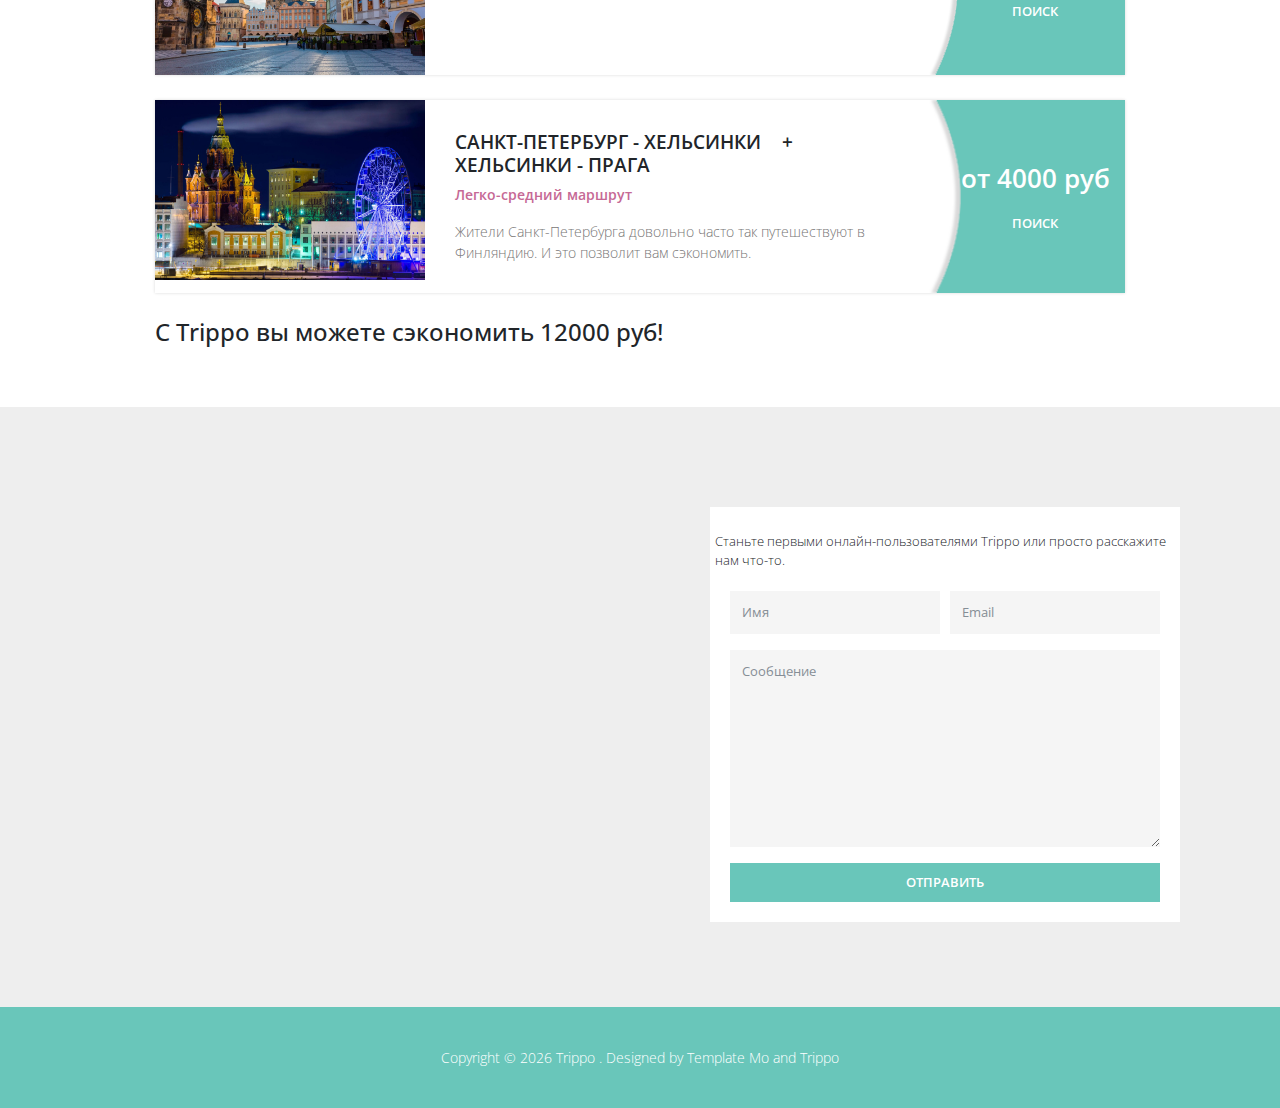
==== commit 42d18a78: "ru" ====
--- a/ru/index.html
+++ b/ru/index.html
@@ -519,43 +519,43 @@
                                 <div class="tm-recommended-description-box">
                                     <h3 class="tm-recommended-title">Прямой <i class="fas fa-plane"></i></h3>
                                     <p class="tm-text-highlight">Легкий маршрут</p>
-                                    <p class="tm-text-gray">This is the fastest and so that expensive way to reach your destination.</p>   
-                                </div>
-                                <a data-toggle="modal" data-target="#showInfo" href="#" class="tm-recommended-price-box">
-                                    <p class="tm-recommended-price">from $110</p>
-                                    <p class="tm-recommended-price-link">Search</p>
+                                    <p class="tm-text-gray">Это самый быстрый, и поэтому дорогой способ добраться до точки назначения.</p>   
+                                </div>
+                                <a data-toggle="modal" data-target="#showInfo" href="#" class="tm-recommended-price-box">
+                                    <p class="tm-recommended-price">от 7000 руб</p>
+                                    <p class="tm-recommended-price-link">Поиск</p>
                                 </a>                        
                             </div>
 
                             <div class="tm-recommended-place">
                                 <img src="img/e-1-2.jpg" alt="Image" class="img-fluid tm-recommended-img">
                                 <div class="tm-recommended-description-box">
-                                    <h3 class="tm-recommended-title">Rome - Pisa <i class="fas fa-train"></i> + Pisa - Fez <i class="fas fa-plane"></i></h3>
-                                    <p class="tm-text-highlight">medium difficulty</p>
-                                    <p class="tm-text-gray">This option is much cheaper but you have to use train. You may also see Leaning Tower during your stop.</p>   
+                                    <h3 class="tm-recommended-title">Рим - Пиза <i class="fas fa-train"></i> +  <i class="fas fa-plane"></i></h3>
+                                    <p class="tm-text-highlight">Средняя сложность</p>
+                                    <p class="tm-text-gray">Этот вариант намного дешевле, но включает в себя отрезок пути на поезде. Зато вы сможете увидеть Пизанскую башню без затрат на проживание в Пизе!.</p>   
                                 </div>
                                 <div id="preload-hover-img"></div>
                                 <a data-toggle="modal" data-target="#showInfo" href="#" class="tm-recommended-price-box">
-                                    <p class="tm-recommended-price">from $30</p>
-                                    <p class="tm-recommended-price-link">Search</p>
+                                    <p class="tm-recommended-price">от 1800 руб</p>
+                                    <p class="tm-recommended-price-link">Поиск</p>
                                 </a>
                             </div>
 
                             <div class="tm-recommended-place">
                                 <img src="img/e-1-2.jpg" alt="Image" class="img-fluid tm-recommended-img">
                                 <div class="tm-recommended-description-box">
-                                    <h3 class="tm-recommended-title">Rome - Pisa <i class="fas fa-plane"></i> + Pisa - Fez <i class="fas fa-plane"></i></h3>
-                                    <p class="tm-text-highlight">light-medium difficulty</p>
-                                    <p class="tm-text-gray">This option is not much less comfortable than the direct flight. But it is really cheaper!</p>   
-                                </div>
-                                <a data-toggle="modal" data-target="#showInfo" href="#" class="tm-recommended-price-box">
-                                    <p class="tm-recommended-price">from $75</p>
-                                    <p class="tm-recommended-price-link">Search</p>
+                                    <h3 class="tm-recommended-title">Рим - Пиза <i class="fas fa-plane"></i> + Пиза - Фес <i class="fas fa-plane"></i></h3>
+                                    <p class="tm-text-highlight">Легко-средний маршрут</p>
+                                    <p class="tm-text-gray">Этот вариант не намного менее комфортный, чем прямой перелет. Но он намного дешевле!</p>   
+                                </div>
+                                <a data-toggle="modal" data-target="#showInfo" href="#" class="tm-recommended-price-box">
+                                    <p class="tm-recommended-price">от 4500 руб</p>
+                                    <p class="tm-recommended-price-link">Поиск</p>
                                 </a>
                             </div>
                         </div>                        
 
-                        <h4>You can save about $80 with Trippo!</h4> 
+                        <h4>С Trippo вы можете сэкономить 4800 руб!</h4> 
                     </div> <!-- tab-pane -->
                     
                     <!-- Tab 2 -->
@@ -565,12 +565,12 @@
                             <div class="tm-recommended-place">
                                 <img src="img/e-2-1.jpg" alt="Image" class="img-fluid tm-recommended-img">
                                 <div class="tm-recommended-description-box">
-                                    <h3 class="tm-recommended-title">Direct <i class="fas fa-plane"></i></h3>
-                                    <p class="tm-text-highlight">light difficulty</p>
-                                    <p class="tm-text-gray">Direct flight is expensive as always.</p>   
-                                </div>
-                                <a data-toggle="modal" data-target="#showInfo" href="#" class="tm-recommended-price-box">
-                                    <p class="tm-recommended-price">from $290</p>
+                                    <h3 class="tm-recommended-title">Прямой <i class="fas fa-plane"></i></h3>
+                                    <p class="tm-text-highlight">Легкий маршрут</p>
+                                    <p class="tm-text-gray">Прямой перелет, как обычно, довольно дорогой.</p>   
+                                </div>
+                                <a data-toggle="modal" data-target="#showInfo" href="#" class="tm-recommended-price-box">
+                                    <p class="tm-recommended-price">от 18000 руб</p>
                                     <p class="tm-recommended-price-link">Search</p>
                                 </a>                        
                             </div>
@@ -578,31 +578,31 @@
                             <div class="tm-recommended-place">
                                 <img src="img/e-2-2.jpg" alt="Image" class="img-fluid tm-recommended-img">
                                 <div class="tm-recommended-description-box">
-                                    <h3 class="tm-recommended-title">Strasbourg - Baden-Baden <i class="fas fa-bus"></i> + Baden-Baden - Seville <i class="fas fa-plane"></i> + Seville - Tenerife <i class="fas fa-plane"></i></h3>
-                                    <p class="tm-text-highlight">medium difficulty</p>
-                                    <p class="tm-text-gray">This option might be difficult but the economy is really huge.</p>   
-                                </div>
-                                <a data-toggle="modal" data-target="#showInfo" href="#" class="tm-recommended-price-box">
-                                    <p class="tm-recommended-price">from $50</p>
-                                    <p class="tm-recommended-price-link">Search</p>
+                                    <h3 class="tm-recommended-title">Страсбург - Баден-Баден <i class="fas fa-bus"></i> + Баден-Баден - Севилья <i class="fas fa-plane"></i> + Севилья - Тенерифе <i class="fas fa-plane"></i></h3>
+                                    <p class="tm-text-highlight">Средняя сложность</p>
+                                    <p class="tm-text-gray">Эта комбинация довольно сложная, но позволит серьезно сэкономить.</p>   
+                                </div>
+                                <a data-toggle="modal" data-target="#showInfo" href="#" class="tm-recommended-price-box">
+                                    <p class="tm-recommended-price">от 3000 руб</p>
+                                    <p class="tm-recommended-price-link">Поиск</p>
                                 </a>
                             </div>
                             
                             <div class="tm-recommended-place">
                                 <img src="img/e-2-3.jpg" alt="Image" class="img-fluid tm-recommended-img">
                                 <div class="tm-recommended-description-box">
-                                    <h3 class="tm-recommended-title">Strasbourg - Paris <i class="fas fa-plane"></i> + Paris - Tenerife <i class="fas fa-plane"></i></h3>
-                                    <p class="tm-text-highlight">light-medium difficulty</p>
-                                    <p class="tm-text-gray">It would be a bit less expensive than direct flight and also comfortable because what we mean by "direct" could be not direct literally - it is just a single-ticket flight and you might also have a change.</p>   
-                                </div>
-                                <a data-toggle="modal" data-target="#showInfo" href="#" class="tm-recommended-price-box">
-                                    <p class="tm-recommended-price">from 150</p>
-                                    <p class="tm-recommended-price-link">Search</p>
+                                    <h3 class="tm-recommended-title">Страсбург - Париж <i class="fas fa-plane"></i> + Париж - Тенерифе <i class="fas fa-plane"></i></h3>
+                                    <p class="tm-text-highlight">Легко-средний маршрут</p>
+                                    <p class="tm-text-gray">Этот вариант дешевле прямого перелета, но почти такой же комфортный потому, что "прямой" перелет - не всегда без пересадок - это просто единый билет, и за вашу пересадку отвечает авиакомпания.</p>   
+                                </div>
+                                <a data-toggle="modal" data-target="#showInfo" href="#" class="tm-recommended-price-box">
+                                    <p class="tm-recommended-price">от 9000 руб</p>
+                                    <p class="tm-recommended-price-link">Поиск</p>
                                 </a>
                             </div>
                         </div>
                         
-                        <h4>You can save about $240 with Trippo!</h4>                        
+                        <h4>С Trippo вы можете сэкономить 13500 руб!</h4>                        
 
                     </div> <!-- tab-pane -->          
                     
@@ -613,44 +613,44 @@
                             <div class="tm-recommended-place">
                                 <img src="img/e-3-1.jpg" alt="Image" class="img-fluid tm-recommended-img">
                                 <div class="tm-recommended-description-box">
-                                    <h3 class="tm-recommended-title">Direct <i class="fas fa-plane"></i></h3>
-                                    <p class="tm-text-highlight">light difficulty</p>
-                                    <p class="tm-text-gray">In Russia flights from cities other than Moscow or St.Petersburg are usually expensive. As this flight is.</p>   
-                                </div>
-                                <a data-toggle="modal" data-target="#showInfo" href="#" class="tm-recommended-price-box">
-                                    <p class="tm-recommended-price">from $250</p>
-                                    <p class="tm-recommended-price-link">Search</p>
+                                    <h3 class="tm-recommended-title">Прямой <i class="fas fa-plane"></i></h3>
+                                    <p class="tm-text-highlight">Легкий маршрут</p>
+                                    <p class="tm-text-gray">В России перелеты из регионов обычно довольно дорогие. Как и этот перелет.</p>   
+                                </div>
+                                <a data-toggle="modal" data-target="#showInfo" href="#" class="tm-recommended-price-box">
+                                    <p class="tm-recommended-price">от 15000 руб</p>
+                                    <p class="tm-recommended-price-link">Поиск</p>
                                 </a>                        
                             </div>
 
                             <div class="tm-recommended-place">
                                 <img src="img/e-3-2.jpg" alt="Image" class="img-fluid tm-recommended-img">
                                 <div class="tm-recommended-description-box">
-                                    <h3 class="tm-recommended-title">Ekaterinburg - Moscow <i class="fas fa-plane"></i> + Moscow - Amsterdam <i class="fas fa-plane"></i></h3>
-                                    <p class="tm-text-highlight">light difficulty</p>
-                                    <p class="tm-text-gray">But simply combining different airlines can reduce ticket price. Trippo helps with it.</p>   
-                                </div>
-                                <a data-toggle="modal" data-target="#showInfo" href="#" class="tm-recommended-price-box">
-                                    <p class="tm-recommended-price">from $170</p>
-                                    <p class="tm-recommended-price-link">Search</p>
+                                    <h3 class="tm-recommended-title">Екатеринбург - Москва <i class="fas fa-plane"></i> + Москва - Амстердам <i class="fas fa-plane"></i></h3>
+                                    <p class="tm-text-highlight">Легкий маршрут</p>
+                                    <p class="tm-text-gray">Комбинация билетов различных авиакомпаний может снизить цену билет. Trippo поможет и с этим.</p>   
+                                </div>
+                                <a data-toggle="modal" data-target="#showInfo" href="#" class="tm-recommended-price-box">
+                                    <p class="tm-recommended-price">от 10000 руб</p>
+                                    <p class="tm-recommended-price-link">Поиск</p>
                                 </a>
                             </div>
 
                             <div class="tm-recommended-place">
                                 <img src="img/e-3-3.jpg" alt="Image" class="img-fluid tm-recommended-img">
                                 <div class="tm-recommended-description-box">
-                                    <h3 class="tm-recommended-title">Ekaterinburg - Moscow <i class="fas fa-plane"></i> + Moscow - Cologne <i class="fas fa-plane"></i> + Cologne - Amsterdam <i class="fas fa-plane"></i></h3>
-                                    <p class="tm-text-highlight">light-medium difficulty</p>
-                                    <p class="tm-text-gray">This option saves you money and gives you opportunity to see Cologne.</p>   
-                                </div>
-                                <a data-toggle="modal" data-target="#showInfo" href="#" class="tm-recommended-price-box">
-                                    <p class="tm-recommended-price">from $100</p>
-                                    <p class="tm-recommended-price-link">Search</p>
+                                    <h3 class="tm-recommended-title">Екатеринбург - Москва <i class="fas fa-plane"></i> + Москва - Кельн <i class="fas fa-plane"></i> + Кельн - Амстердам <i class="fas fa-plane"></i></h3>
+                                    <p class="tm-text-highlight">Легко-средний маршрут</p>
+                                    <p class="tm-text-gray">Этот вариант позволит сэкономить еще больше, а также увидеть Кельн.</p>   
+                                </div>
+                                <a data-toggle="modal" data-target="#showInfo" href="#" class="tm-recommended-price-box">
+                                    <p class="tm-recommended-price">от 6000 руб</p>
+                                    <p class="tm-recommended-price-link">Поиск</p>
                                 </a>
                             </div>  
                         </div>                        
 
-                        <h4>You can save about $150 with Trippo!</h4> 
+                        <h4>С Trippo вы можете сэкономить 9000 руб!</h4> 
                     </div> <!-- tab-pane -->
                     
                     <!-- Tab 4 -->
@@ -660,32 +660,32 @@
                             <div class="tm-recommended-place">
                                 <img src="img/e-4-1.jpg" alt="Image" class="img-fluid tm-recommended-img">
                                 <div class="tm-recommended-description-box">
-                                    <h3 class="tm-recommended-title">Direct <i class="fas fa-plane"></i></h3>
-                                    <p class="tm-text-highlight">light difficulty</p>
+                                    <h3 class="tm-recommended-title">Прямой <i class="fas fa-plane"></i></h3>
+                                    <p class="tm-text-highlight">Легкий маршрут</p>
                                     <p class="tm-text-gray"></p>   
                                 </div>
                                 <a data-toggle="modal" data-target="#showInfo" href="#" class="tm-recommended-price-box">
-                                    <p class="tm-recommended-price">from $250</p>
-                                    <p class="tm-recommended-price-link">Search</p>
+                                    <p class="tm-recommended-price">от 15000 руб</p>
+                                    <p class="tm-recommended-price-link">Поиск</p>
                                 </a>                        
                             </div>
 
                             <div class="tm-recommended-place">
                                 <img src="img/e-4-2.jpg" alt="Image" class="img-fluid tm-recommended-img">
                                 <div class="tm-recommended-description-box">
-                                    <h3 class="tm-recommended-title">St.Petersburg - Helsinki <i class="fas fa-bus"></i> + Helsinki - Prague <i class="fas fa-plane"></i></h3>
-                                    <p class="tm-text-highlight">light-medium difficulty</p>
-                                    <p class="tm-text-gray">It is common practice in St.Petersburg to go to Finland this way. And it also can save your money.</p>   
+                                    <h3 class="tm-recommended-title">Санкт-Петербург - Хельсинки <i class="fas fa-bus"></i> + Хельсинки - Прага <i class="fas fa-plane"></i></h3>
+                                    <p class="tm-text-highlight">Легко-средний маршрут</p>
+                                    <p class="tm-text-gray">Жители Санкт-Петербурга довольно часто так путешествуют в Финляндию. И это позволит вам сэкономить.</p>   
                                 </div>
                                 <div id="preload-hover-img"></div>
                                 <a data-toggle="modal" data-target="#showInfo" href="#" class="tm-recommended-price-box">
-                                    <p class="tm-recommended-price">from $60</p>
-                                    <p class="tm-recommended-price-link">Search</p>
+                                    <p class="tm-recommended-price">от 4000 руб</p>
+                                    <p class="tm-recommended-price-link">Поиск</p>
                                 </a>
                             </div>
                         </div>                        
 
-                        <h4>You can save about $190 with Trippo!</h4> 
+                        <h4>С Trippo вы можете сэкономить 12000 руб!</h4> 
                     </div> <!-- tab-pane -->
                     
                 </div>
@@ -694,17 +694,17 @@
             <div class="tm-container-outer tm-position-relative" id="tm-section-4">
                 <div id="google-map"></div>
                 <form class="tm-contact-form">
-                    <div class="row justify-content-center" style="padding: 5px 5px 20px 0px;">Be the first to use Trippo online or Tell us anything.</div>
+                    <div class="row justify-content-center" style="padding: 5px 5px 20px 0px;">Станьте первыми онлайн-пользователями Trippo или просто расскажите нам что-то.</div>
                     <div class="form-group tm-name-container">
-                        <input type="text" id="contact_name" name="contact_name" class="form-control" placeholder="Name"  required/>
+                        <input type="text" id="contact_name" name="contact_name" class="form-control" placeholder="Имя"  required/>
                     </div>
                     <div class="form-group tm-email-container">
                         <input type="email" id="contact_email" name="contact_email" class="form-control" placeholder="Email"  required/>
                     </div>
                     <div class="form-group">
-                        <textarea id="contact_message" name="contact_message" class="form-control" rows="9" placeholder="Message" required></textarea>
+                        <textarea id="contact_message" name="contact_message" class="form-control" rows="9" placeholder="Сообщение" required></textarea>
                     </div>
-                    <button type="button" id="contact_submit" class="btn btn-primary tm-btn-primary tm-btn-send text-uppercase">Send Message Now</button>
+                    <button type="button" id="contact_submit" class="btn btn-primary tm-btn-primary tm-btn-send text-uppercase">Отправить</button>
                 </form>
             </div> <!-- .tm-container-outer -->
 
@@ -720,19 +720,19 @@
           <div class="modal-dialog model-dialog-centered" role="document" style="margin-top: 150px;">
             <div class="modal-content">
               <div class="modal-header">
-                <h5 class="modal-title" id="exampleModalLabel">The service is now available only for alpha-testers</h5>
+                <h5 class="modal-title" id="exampleModalLabel">Сейчас мы доступны только в рамках альфа-тестирования</h5>
                 <button type="button" class="close" data-dismiss="modal" aria-label="Close">
                   <span aria-hidden="true">&times;</span>
                 </button>
               </div>
               <div class="modal-body">
-			      <label>Leave the email and be the first to use the service.</label>
+			      <label>Оставьте свою почту и будьте первыми пользователями.</label>
 				  <div class="form-group tm-email-container">
                         <input type="email" id="newEmail" name="newEmail" class="form-control" placeholder="Email"  required/>
                     </div>
               </div>
               <div class="modal-footer">
-                <button type="button" class="btn btn-primary" id="sendEmail" data-dismiss="modal">Subscribe</button>
+                <button type="button" class="btn btn-primary" id="sendEmail" data-dismiss="modal">Подписаться</button>
               </div>
             </div>
           </div>
--- a/ru/css/datepicker.css
+++ b/ru/css/datepicker.css
@@ -0,0 +1,207 @@
+.qs-datepicker {
+  color: black;
+  position: absolute;
+  width: 250px;
+  display: -ms-flexbox;
+  display: flex;
+  -ms-flex-direction: column;
+      flex-direction: column;
+  font-family: sans-serif;
+  font-size: 14px;
+  z-index: 9001;
+  -webkit-user-select: none;
+     -moz-user-select: none;
+      -ms-user-select: none;
+          user-select: none;
+  border: 1px solid gray;
+  border-radius: 4.22275px;
+  overflow: hidden;
+  background: white;
+  box-shadow: 0 20px 20px -15px rgba(0, 0, 0, 0.3);
+}
+.qs-datepicker * {
+  box-sizing: border-box;
+}
+.qs-datepicker.qs-hidden {
+  display: none;
+}
+.qs-datepicker .qs-overlay {
+  position: absolute;
+  top: 0;
+  left: 0;
+  background: rgba(0, 0, 0, 0.75);
+  color: white;
+  width: 100%;
+  height: 100%;
+  padding: .5em;
+  z-index: 1;
+  opacity: 1;
+  transition: opacity 0.3s;
+  display: -ms-flexbox;
+  display: flex;
+  -ms-flex-direction: column;
+      flex-direction: column;
+  -ms-flex-align: center;
+      align-items: center;
+}
+.qs-datepicker .qs-overlay.qs-hidden {
+  opacity: 0;
+  z-index: -1;
+}
+.qs-datepicker .qs-overlay .qs-close {
+  -ms-flex-item-align: end;
+      align-self: flex-end;
+  display: inline-table;
+  padding: .5em;
+  line-height: .77;
+  cursor: pointer;
+  position: absolute;
+}
+.qs-datepicker .qs-overlay .qs-overlay-year {
+  display: block;
+  border: none;
+  background: transparent;
+  border-bottom: 1px solid white;
+  border-radius: 0;
+  color: white;
+  font-size: 14px;
+  padding: .25em 0;
+  margin: auto 0 .5em;
+  width: calc(100% - 1em);
+}
+.qs-datepicker .qs-overlay .qs-overlay-year::-webkit-inner-spin-button {
+  -webkit-appearance: none;
+}
+.qs-datepicker .qs-overlay .qs-submit {
+  border: 1px solid white;
+  border-radius: 4.22275px;
+  padding: .5em;
+  margin: 0 auto auto;
+  cursor: pointer;
+  background: rgba(128, 128, 128, 0.4);
+}
+.qs-datepicker .qs-overlay .qs-submit.qs-disabled {
+  color: gray;
+  border-color: gray;
+  cursor: not-allowed;
+}
+.qs-datepicker .qs-controls {
+  width: 100%;
+  display: -ms-flexbox;
+  display: flex;
+  -ms-flex-pack: justify;
+      justify-content: space-between;
+  -ms-flex-align: center;
+      align-items: center;
+  -ms-flex-positive: 1;
+      flex-grow: 1;
+  -ms-flex-negative: 0;
+      flex-shrink: 0;
+  background: lightgray;
+  filter: blur(0px);
+  transition: filter 0.3s;
+}
+.qs-datepicker .qs-controls.qs-blur {
+  filter: blur(5px);
+}
+.qs-datepicker .qs-arrow {
+  height: 25px;
+  width: 25px;
+  position: relative;
+  cursor: pointer;
+  border-radius: 5px;
+  transition: background .15s;
+}
+.qs-datepicker .qs-arrow:hover {
+  background: rgba(0, 0, 0, 0.1);
+}
+.qs-datepicker .qs-arrow:hover.qs-left:after {
+  border-right-color: black;
+}
+.qs-datepicker .qs-arrow:hover.qs-right:after {
+  border-left-color: black;
+}
+.qs-datepicker .qs-arrow:after {
+  content: '';
+  border: 6.25px solid transparent;
+  position: absolute;
+  top: 50%;
+  transition: border .2s;
+}
+.qs-datepicker .qs-arrow.qs-left:after {
+  border-right-color: gray;
+  right: 50%;
+  transform: translate(25%, -50%);
+}
+.qs-datepicker .qs-arrow.qs-right:after {
+  border-left-color: gray;
+  left: 50%;
+  transform: translate(-25%, -50%);
+}
+.qs-datepicker .qs-month-year {
+  font-weight: bold;
+  transition: border .2s;
+  border-bottom: 1px solid transparent;
+  cursor: pointer;
+}
+.qs-datepicker .qs-month-year:hover {
+  border-bottom: 1px solid gray;
+}
+.qs-datepicker .qs-month-year:focus,
+.qs-datepicker .qs-month-year:active:focus {
+  outline: none;
+}
+.qs-datepicker .qs-month {
+  padding-right: .5ex;
+}
+.qs-datepicker .qs-year {
+  padding-left: .5ex;
+}
+.qs-datepicker .qs-squares {
+  display: -ms-flexbox;
+  display: flex;
+  -ms-flex-wrap: wrap;
+      flex-wrap: wrap;
+  padding: 5px;
+  filter: blur(0px);
+  transition: filter 0.3s;
+}
+.qs-datepicker .qs-squares.qs-blur {
+  filter: blur(5px);
+}
+.qs-datepicker .qs-square {
+  width: 14.28571429%;
+  height: 25px;
+  display: -ms-flexbox;
+  display: flex;
+  -ms-flex-align: center;
+      align-items: center;
+  -ms-flex-pack: center;
+      justify-content: center;
+  cursor: pointer;
+  transition: background .1s;
+  border-radius: 4.22275px;
+}
+.qs-datepicker .qs-square.qs-current {
+  font-weight: bold;
+}
+.qs-datepicker .qs-square.qs-active {
+  background: lightblue;
+}
+.qs-datepicker .qs-square.qs-disabled span {
+  opacity: .2;
+}
+.qs-datepicker .qs-square.qs-empty {
+  cursor: default;
+}
+.qs-datepicker .qs-square.qs-disabled {
+  cursor: not-allowed;
+}
+.qs-datepicker .qs-square.qs-day {
+  cursor: default;
+  font-weight: bold;
+  color: gray;
+}
+.qs-datepicker .qs-square:not(.qs-empty):not(.qs-disabled):not(.qs-day):hover {
+  background: orange;
+}
--- a/ru/css/templatemo-style.css
+++ b/ru/css/templatemo-style.css
@@ -0,0 +1,668 @@
+/* 
+
+Journey Template 
+http://www.templatemo.com/tm-511-journey
+
+Primary color (light blue)  : #69c6ba
+Highlight color (pink)		: #c66995
+--------------------------------------
+
+*/
+body {
+	font-family: 'Open Sans', Helvetica, Arial, sans-serif;
+	font-size: 13px;
+	font-weight: 300;
+    background: #e6e6e6;
+}
+
+a, button { transition: all 0.3s ease; }
+a:hover,
+a:focus {
+	text-decoration: none;
+	outline: none;
+}
+
+p:last-child { margin-bottom: 0; }
+
+.tm-page-wrap { 
+    max-width: 1400px;
+    box-shadow: 0 0 3px rgba(0, 0, 0, 0.15);
+    background: white;
+}
+
+.tm-container-outer {
+    max-width: 1400px;
+    margin: 0 auto;    
+}
+
+.tm-content-box { box-shadow: 0 0 3px rgba(0, 0, 0, 0.15); }
+.tm-text-gray { color: #787676; }
+
+.tm-text-highlight {
+    color: #c66995;
+    font-weight: 600;
+}
+
+.tm-bg-primary { background: #69c6ba; }
+.tm-bg-highlight { background: #c66995; }
+
+.btn-primary {
+    background: #69c6ba;
+    border: none;
+    border-radius: 0;
+    outline: none;
+}
+
+.btn-primary:hover { background: #c66995; }
+.tm-top-bar .navbar-expand-lg .navbar-nav .nav-link { padding: 50px 35px; }
+
+.tm-top-bar {
+    position: fixed;
+    top: 0;
+    left: 0;
+    width: 100%;
+    padding: 0;
+    z-index: 10000;
+    transition: all 0.2s ease-in-out;
+    height: 119px;
+    background: white;
+}
+
+.tm-top-bar.active {
+    height: 60px;
+    box-shadow: 0 1px 5px rgba(0, 0, 0, 0.25);
+}
+
+.tm-top-bar.active .navbar-expand-lg .navbar-nav .nav-link { padding: 20px 35px; }
+.tm-top-bar.active .navbar-brand { font-size: 1.4rem; }
+
+.tm-top-bar .navbar-brand img {
+    width: 60px;
+    height: auto;
+}
+
+.tm-top-bar.active .navbar-brand img { width: 40px; }
+.tm-top-bar-bg { height: 119px; }
+.tm-top-bar a { color: black; }
+
+.navbar-brand {
+	font-size: 2.2rem;    
+    text-transform: uppercase;    
+}
+
+.navbar {
+    font-weight: 700;
+    width: 100%;
+    padding-top: 0;
+    padding-bottom: 0;
+}
+
+.nav-link.active, .nav-link:hover {	color: #69c6ba;	}
+
+.navbar-toggler-icon {
+    background-image: url("data:image/svg+xml;charset=utf8,%3Csvg viewBox='0 0 32 32' xmlns='http://www.w3.org/2000/svg'%3E%3Cpath stroke='rgb(104, 199, 187)' stroke-width='2' stroke-linecap='round' stroke-miterlimit='10' d='M4 8h24M4 16h24M4 24h24'/%3E%3C/svg%3E");
+}
+
+.navbar-toggler { 
+    border-color: rgb(104, 199, 187);
+    border-radius: 0;
+    cursor: pointer;
+}
+
+.tm-banner-title {
+    font-size: 3rem;
+    margin-bottom: 10px;
+}
+.tm-banner-subtitle {
+    font-size: 1.5rem;
+    margin-top: 10px;
+    letter-spacing: 1px;
+}
+
+.tm-banner-header { color: white; }
+.tm-banner-overlay {
+    z-index: 1;
+    height: 100%;
+    width: 100%;
+    position: absolute;
+    overflow: auto;
+    top: 0px;
+    left: 0px;
+    background: rgba(0, 0, 0, 0.7);
+}
+.tm-banner-bg {
+    background: url(../img/banner.jpg) center top no-repeat;    
+    min-height: 720px;
+    position: relative;
+}
+.tm-banner-row { 
+    position: relative;
+    z-index: 100;
+    justify-content: center;
+    padding-top: 100px;
+}
+.tm-banner-row-header { text-align: center; }
+.tm-down-arrow-link { 
+    color: white;
+    background-color: #69c6ba;
+    border-radius: 50%;
+    padding: 10px 15px;
+    margin-top: 0px;
+    display: inline-block;
+}
+
+.tm-down-arrow-link:hover,
+.tm-down-arrow-link:focus {
+    color: white;
+    background-color: #c66995;
+}
+
+/* Search form */
+select.tm-select.form-control:not([size]):not([multiple]) { height: 45px; }
+.form-control {
+    font-size: 0.8rem;
+    padding: .75rem;
+}
+label { font-weight: 700; }
+.tm-search-form {
+    background-color: #f5f6f6;
+    padding: 25px 25px 15px;
+    width: 100%;
+    max-width: 830px;
+    margin-left: 15px;
+    margin-right: 15px;
+}
+
+.tm-form-group { float: left; }
+.tm-form-group-pad { padding: 0 8px; }
+.tm-form-group-1 { width: 50%; }
+.tm-form-group-2 { width: 50%; }
+.tm-form-group-3 { width: 25%; }
+.form-control { border-radius: 0; }
+
+.tm-btn {
+    cursor: pointer;
+    display: inline-block;
+    font-size: 0.85rem;
+    font-weight: 400;  
+    padding: 12px 20px;
+}
+
+.tm-btn-white { background: white; }
+.tm-btn-white-primary { color: #69c6ba; }
+.tm-btn-white-highlight { color: #c66995; }
+
+.tm-btn-white-primary:hover,
+.tm-btn-white-primary:focus,
+.tm-btn-white-primary:active {
+    background: #c66995;
+    color: white;
+}
+
+.tm-btn-white-highlight:hover,
+.tm-btn-white-highlight:focus,
+.tm-btn-white-highlight:active {
+    background: #69c6ba;
+    color: white;
+}
+
+.tm-btn-search { width: 100%; }
+
+.tm-btn-search:hover,
+.tm-btn-search:active,
+.tm-btn-search:focus {
+    background: #c66995;
+}
+
+.tm-bg-gray { background-color: #efefef; }
+.tm-about-text-wrap { max-width: 830px; }
+
+.tm-right {
+    display: inline-block;
+    float: right;
+}
+
+.tm-slideshow-section {
+    display: -webkit-box;
+    display: -webkit-flex;
+    display: -ms-flexbox;
+    display: flex;
+    -webkit-box-align: center;
+    -webkit-align-items: center;
+    -ms-flex-align: center;
+    align-items: center;
+}
+
+.tm-slideshow-section-reverse {
+    -webkit-box-orient: horizontal;
+    -webkit-box-direction: reverse;
+    -webkit-flex-direction: row-reverse;
+    -ms-flex-direction: row-reverse;
+    flex-direction: row-reverse;
+}
+
+.tm-slideshow { width: 50%; }
+
+.tm-slideshow img { width: 700px; height: 500px; }
+
+.tm-slideshow-description {
+    padding: 50px;
+    color: white;
+    width: 48%;
+    z-index: 100;
+    margin-left: -42px;
+}
+
+.tm-slideshow-description-left {
+    margin-left: auto;
+    margin-right: -42px;    
+}
+
+.tm-position-relative { position: relative; }
+
+.slick-prev, .slick-next {
+    width: 50px;
+    height: 50px;
+}
+
+.slick-prev, .slick-next,
+.slick-prev:focus,
+.slick-prev:active,
+.slick-next:focus,
+.slick-next:active {
+    background: rgba(0,0,0,0.5);    
+}
+
+.slick-prev:before, .slick-next:before { font-size: 22px; }
+
+.slick-prev:hover,
+.slick-next:hover {
+    background: #69c6ba;
+}
+
+.tm-slideshow-highlight .slick-prev:hover, 
+.tm-slideshow-highlight .slick-next:hover {
+    background: #c66995;
+}
+
+.slick-prev {
+    left: auto;
+    right: 95px;
+    z-index: 1000;
+}
+
+.tm-right .slick-prev {
+    left: 42px;
+    right: auto;
+}
+
+.slick-next { right: 42px; }
+
+.tm-right .slick-next {
+    right: auto;
+    left: 94px;
+}
+
+/* Tabs */
+.tm-tabs-links {
+    display: -webkit-box;
+    display: -webkit-flex;
+    display: -ms-flexbox;
+    display: flex;
+    -webkit-box-align: stretch;
+    -webkit-align-items: stretch;
+    -ms-flex-align: stretch;
+    align-items: stretch;
+    -webkit-box-pack: space-evenly;
+    -webkit-justify-content: space-evenly;
+    -ms-flex-pack: space-evenly;
+    justify-content: space-evenly;
+    background: #69c6ba;
+}
+
+.tm-tab-link {
+    padding: 30px 25px;
+    text-align: center;
+    display: -webkit-box;
+    display: -webkit-flex;
+    display: -ms-flexbox;
+    display: flex;
+    -webkit-box-orient: vertical;
+    -webkit-box-direction: normal;
+    -webkit-flex-direction: column;
+    -ms-flex-direction: column;
+    flex-direction: column;
+    -webkit-box-align: center;
+    -webkit-align-items: center;
+    -ms-flex-align: center;
+    align-items: center;
+    -webkit-box-pack: center;
+    -webkit-justify-content: center;
+    -ms-flex-pack: center;
+    justify-content: center;
+    text-transform: uppercase;
+    color: white;
+    font-weight: 400;
+    font-size: 0.9rem;
+    height: 100%;
+}
+
+.tm-tab-link:hover { color: white; }
+
+.tm-tab-link-li {
+    background: transparent;
+    -webkit-box-flex: 1;
+    -webkit-flex: 1 1 auto;
+    -ms-flex: 1 1 auto;
+    flex: 1 1 auto;
+    transition: all 0.3s ease;    
+}
+
+.tm-tab-link:hover,
+.tm-tab-link.active {
+    background: #c66995;
+}
+
+.tab-pane {
+    max-width: 970px;
+    margin: 60px auto;
+}
+
+.tm-recommended-place {
+    box-shadow: 0 0 3px rgba(0, 0, 0, 0.15);
+    display: -webkit-box;
+    display: -webkit-flex;
+    display: -ms-flexbox;
+    display: flex;
+    align-items: stretch;
+    justify-content: space-around;
+    margin-bottom: 25px;
+}
+
+.tm-recommended-title {
+    font-size: 1.2rem;
+    font-weight: 600;
+    text-transform: uppercase;    
+}
+
+.tm-recommended-img { width: 270px; height: 180px; }
+
+.tm-recommended-description-box {
+    padding: 30px;
+    width: 500px;
+}
+
+.tm-recommended-price-box {    
+    background-color: #69c6ba;
+    background-image: url(../img/button-curve.png);
+    background-repeat: no-repeat;
+    background-size: auto 100%;
+    font-weight: 400;
+    display: -webkit-box;
+    display: -webkit-flex;
+    display: -ms-flexbox;
+    display: flex;
+    -webkit-box-orient: vertical;
+    -webkit-box-direction: normal;
+    -webkit-flex-direction: column;
+    -ms-flex-direction: column;
+    flex-direction: column;
+    -webkit-box-align: center;
+    -webkit-align-items: center;
+    -ms-flex-align: center;
+    align-items: center;
+    -webkit-box-pack: center;
+    -webkit-justify-content: center;
+    -ms-flex-pack: center;
+    justify-content: center;
+    padding-left: 20px;
+    width: 200px;
+    transition: all 0.3s ease;
+}
+
+.tm-recommended-price-box:hover { background-color: #c66995; }
+
+.tm-recommended-price {
+    color: white;
+    font-size: 1.6rem;
+    font-weight: 600;
+}
+
+.tm-recommended-price-link {
+    color: white;
+    font-size: 0.8rem;
+    font-weight: 600;
+    text-transform: uppercase;
+}
+
+.tm-d-table { display: table; }
+
+footer {
+    background: #69c6ba;
+    padding-top: 40px;
+    padding-bottom: 40px;
+    text-align: center;    
+    font-size: 0.8rem;
+}
+
+footer a { color: #fff; }
+
+footer a:hover { color: #900; }
+
+footer p { color: white; }
+
+.tm-footer-text-highlight {
+    color: white;
+    font-weight: 600;
+}
+
+.tm-footer-text-highlight:hover { color: #c66995; }
+
+.tm-contact-form {
+    background: white;
+    width: 470px;
+    position: absolute;
+    top: 100px;
+    right: 100px;
+    padding: 20px;
+    z-index: 1000;
+}
+
+.form-control {
+    background-color: #f5f5f5;
+    border: none;
+}
+
+.form-control:focus {
+    border-color: #69c6ba;
+    box-shadow: 0 0 0 0.1rem #69c6babf;
+}
+
+.tm-name-container,
+.tm-email-container {
+    width: 210px;
+    float: left;    
+}
+
+.tm-email-container { margin-left: 10px; }
+
+.tm-btn-send {
+    width: 100%;
+    padding-top: 10px;
+    padding-bottom: 10px;
+    cursor: pointer;
+    font-size: 0.8rem;
+    font-weight: 600;
+}
+
+.map-img {
+	width: 250px;
+    height: 200px;
+}
+
+#google-map { height: 600px; background: #eee;}
+
+@media screen and (max-width: 1080px) {
+    .tm-tab-link-li { width: 25%; }
+}
+
+@media screen and (max-width: 1033px) {
+    .tm-slideshow-description { width: 55%; }
+}
+
+@media screen and (max-width: 991px) {
+    .tm-top-bar .navbar-expand-lg .navbar-nav .nav-link {
+        padding: 15px 20px;
+        background: white;
+    }
+
+    .tm-top-bar, .tm-top-bar-bg { height: auto; }
+
+    #mainNav {
+        width: 200px;
+        position: absolute;
+        top: 53px;
+        right: 15px;
+        -webkit-box-shadow: 0px 0px 7px 0px rgba(214,214,214,1);
+        -moz-box-shadow: 0px 0px 7px 0px rgba(214,214,214,1);
+        box-shadow: 0px 0px 7px 0px rgba(214,214,214,1);
+    }
+
+    .tm-top-bar {
+        height: 60px;
+        box-shadow: 0 1px 5px rgba(0, 0, 0, 0.25);
+        display: flex;
+        align-items: center;
+    }
+
+    .tm-top-bar.active .navbar-expand-lg .navbar-nav .nav-link,
+    .tm-top-bar .navbar-expand-lg .navbar-nav .nav-link { padding: 15px; }
+
+    .tm-top-bar .navbar-brand { font-size: 1.4rem; }
+
+    .tm-top-bar .navbar-brand img {
+        width: 60px;
+        height: auto;
+    }
+
+    .tm-top-bar .navbar-brand img { width: 40px; }
+
+    .tab-pane {
+        margin-left: 20px;
+        margin-right: 20px;
+    }
+
+    .tm-recommended-description-box { width: 450px; }
+}
+
+@media screen and (max-width: 986px) {
+    .tm-slideshow-section { flex-direction: column; }
+    
+    .tm-slideshow,
+    .tm-slideshow-description {
+        width: 100%;
+        max-width: 700px;
+    }
+
+    .tm-slideshow-description {        
+        margin-right: auto;
+        margin-left: auto;
+    }
+
+    .slick-prev, .slick-next {
+        bottom: 0;
+        top: auto;
+    }
+
+    .tm-contact-form {
+        position: static;
+        width: 100%;
+    }
+
+    .tm-name-container,
+    .tm-email-container {
+        width: 49%;
+    }
+
+    .tm-email-container {
+        margin-left: 0;
+        float: right;
+    }
+
+}
+
+@media screen and (max-width: 860px) {
+    .tm-recommended-description-box { width: 350px; }
+}
+
+@media screen and (max-width: 826px) {
+
+    .tm-banner-row-header { padding-top: 120px; }
+
+    .tm-recommended-place-wrap {
+        display: flex;
+        flex-wrap: wrap;
+        max-width: 600px;
+        margin: 0 auto 15px;
+    }
+
+    .tm-recommended-place {
+        display: block;
+        margin-left: auto;
+        margin-right: auto;
+        width: 270px;
+    }
+
+    .tm-recommended-price,
+    .tm-recommended-price-link {
+        position: relative;
+        z-index: 1000;
+    }
+
+    .tm-recommended-price { padding-top: 50px; }
+
+    .tm-recommended-price-box {
+        width: 270px;
+        height: 180px;        
+        position: relative;
+        overflow: hidden;
+        padding-left: 0;
+        background-image: none;
+    }
+
+    .tm-recommended-price-box:after {
+        content: "";
+        position: absolute;
+        width: 180px;
+        height: 270px;
+        top: -45px;
+        left: 45px;
+        z-index: 27;
+        background: url(../img/button-curve.png) 0 0 no-repeat;
+        -webkit-transform: rotate(90deg);
+        transform: rotate(90deg);
+        background-size: auto 100%;      
+    }
+
+    .tm-recommended-price-box,
+    .tm-recommended-price-box:hover {
+        background-size: cover;
+    }
+
+    .tm-recommended-description-box { width: 270px; }
+}
+
+@media screen and (max-width: 767px) {
+    .tm-banner-row {
+        padding-top: 80px;
+        padding-bottom: 50px;
+    }
+
+    .tm-banner-header { margin-top: 100px; }
+
+    .tm-form-group-1,
+    .tm-form-group-2,
+    .tm-form-group-3 {
+        width: 100%;
+    }    
+}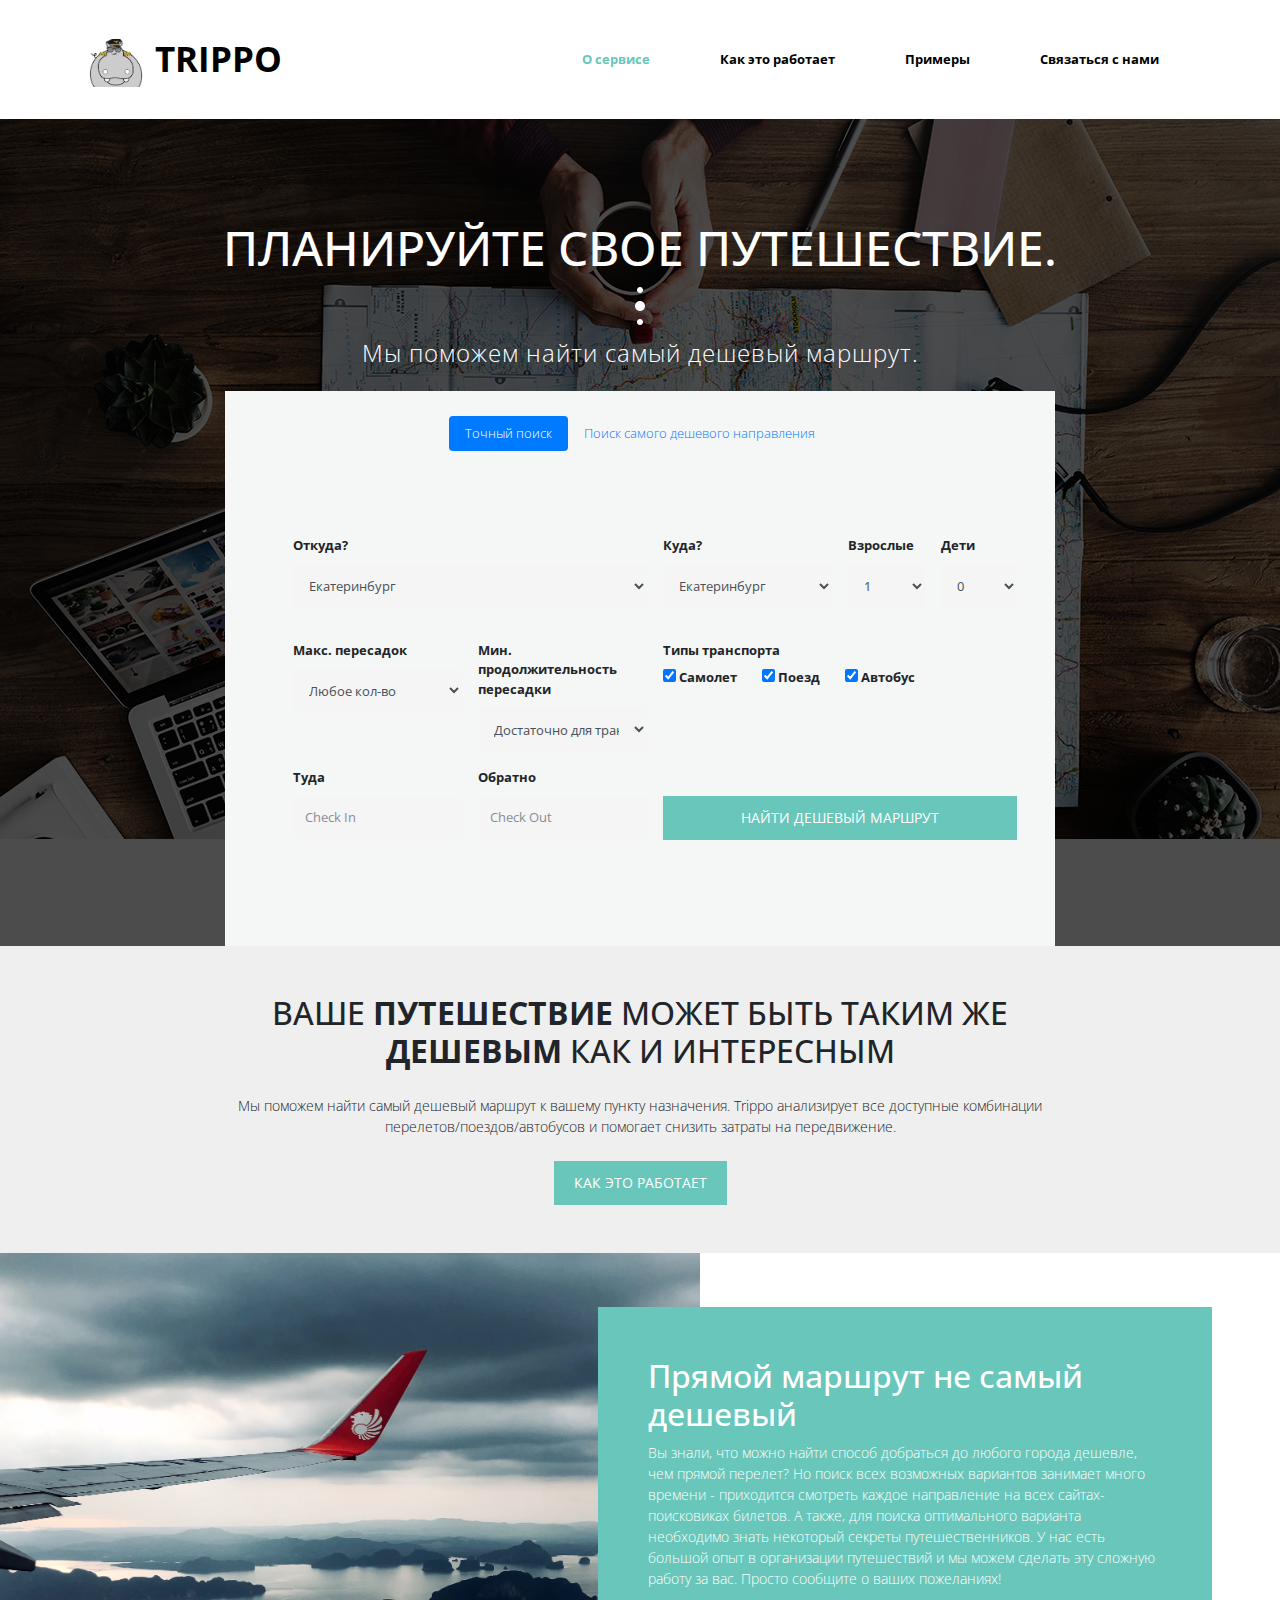
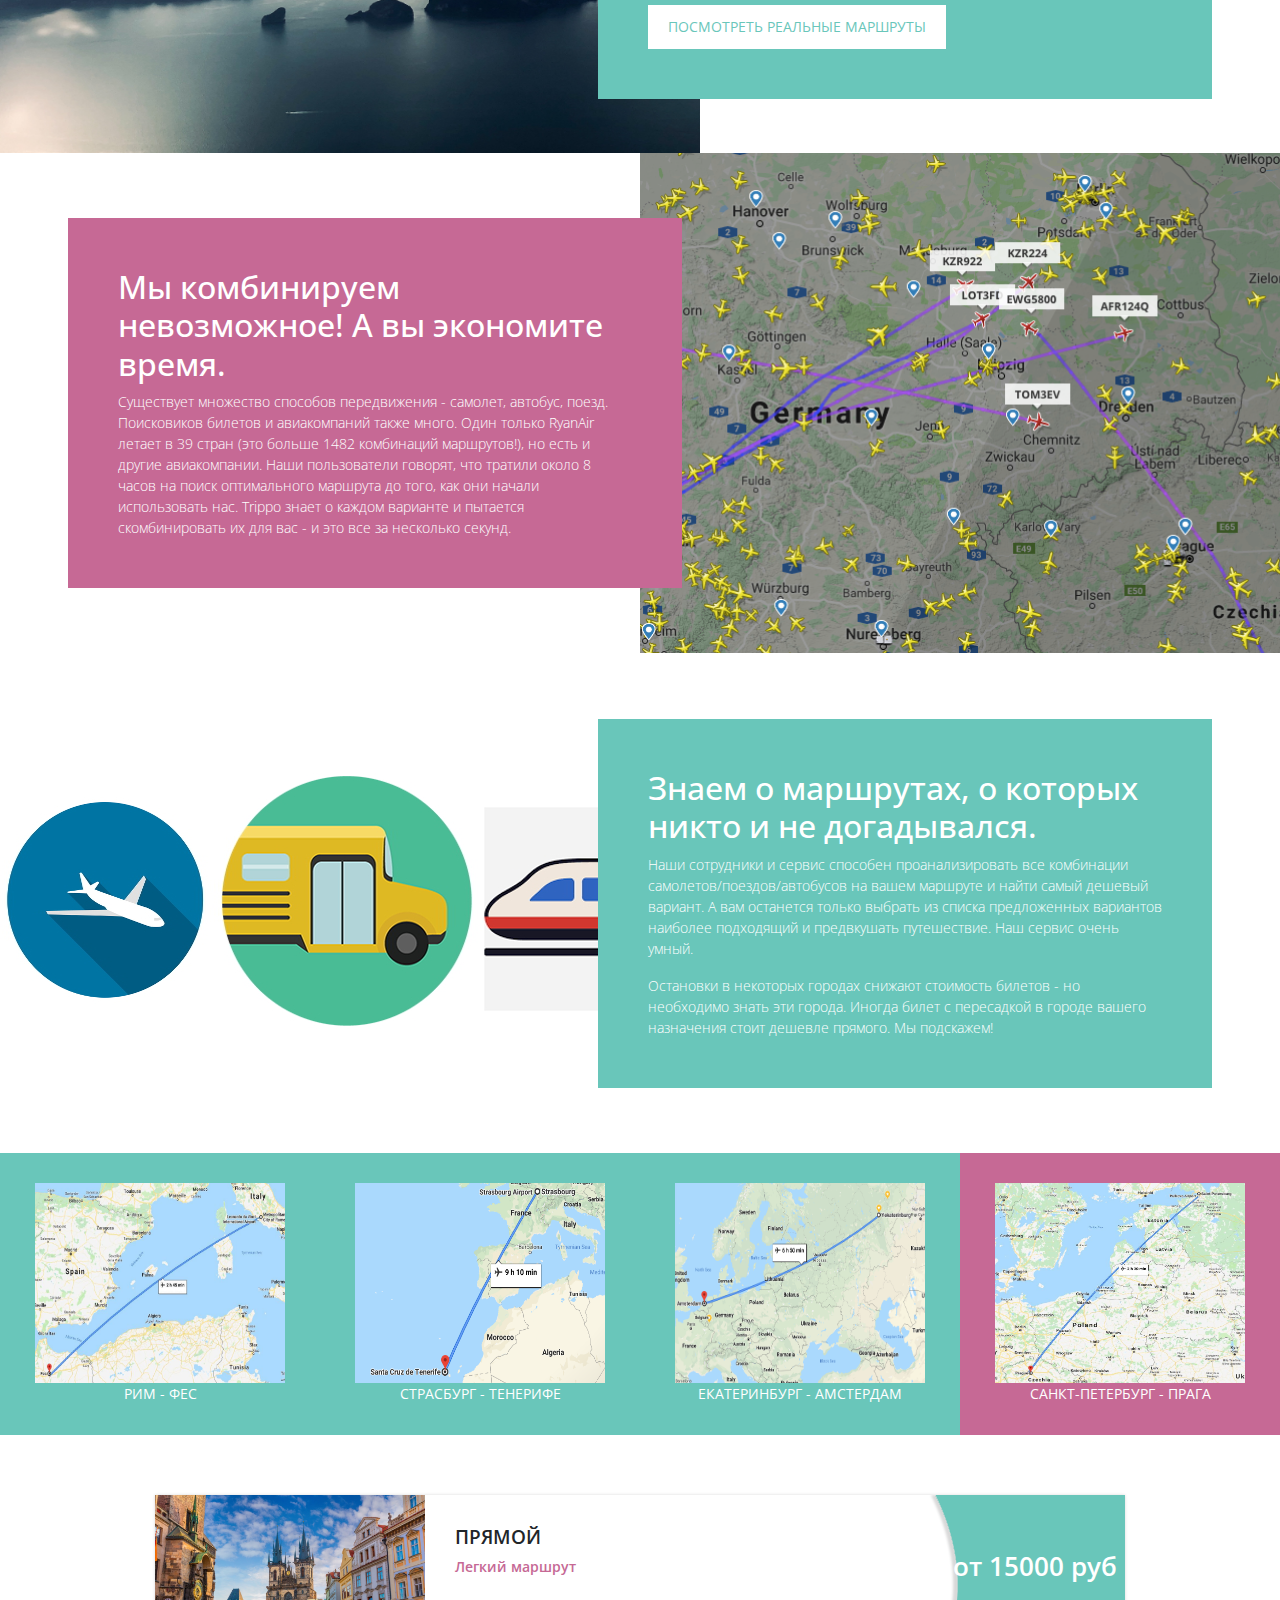
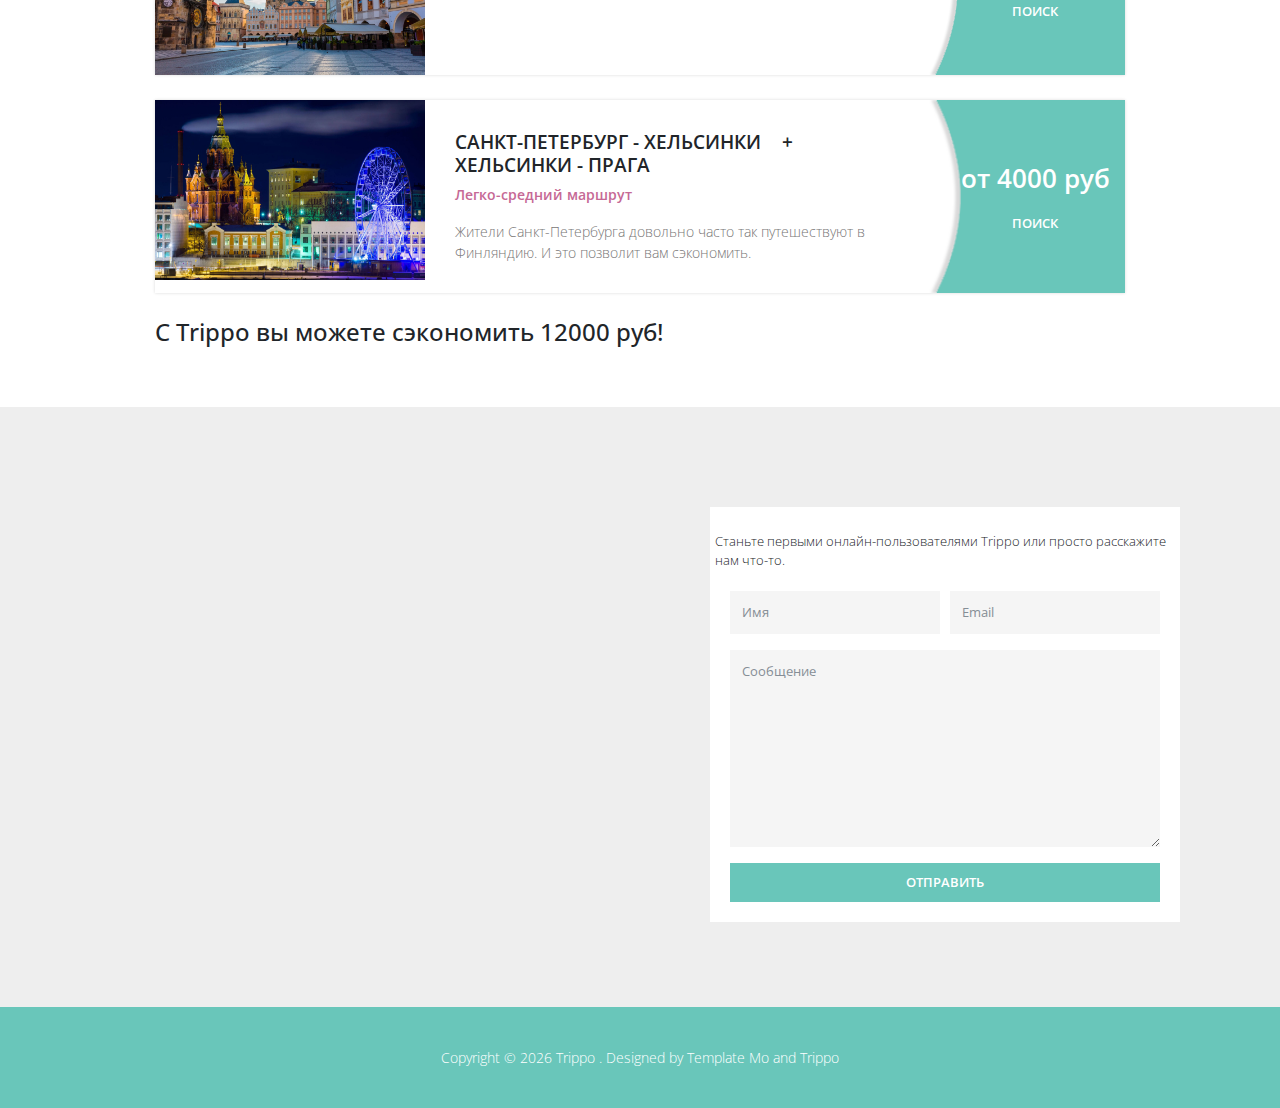
==== commit 51cb0673: "jpg" ====
--- a/ru/index.html
+++ b/ru/index.html
@@ -504,7 +504,7 @@
                     </li>
                     <li class="tm-tab-link-li">
                         <a href="#4a" data-toggle="tab" class="tm-tab-link active"><!-- Current Active Tab -->
-                            <img src="img/map4.jpg" alt="Image" class="img-fluid map-img">
+                            <img src="img/map4.JPG" alt="Image" class="img-fluid map-img">
                             Санкт-Петербург - Прага
                         </a>
                     </li>
@@ -875,4 +875,4 @@
     </script>             
 
 </body>
-</html>+</html>
